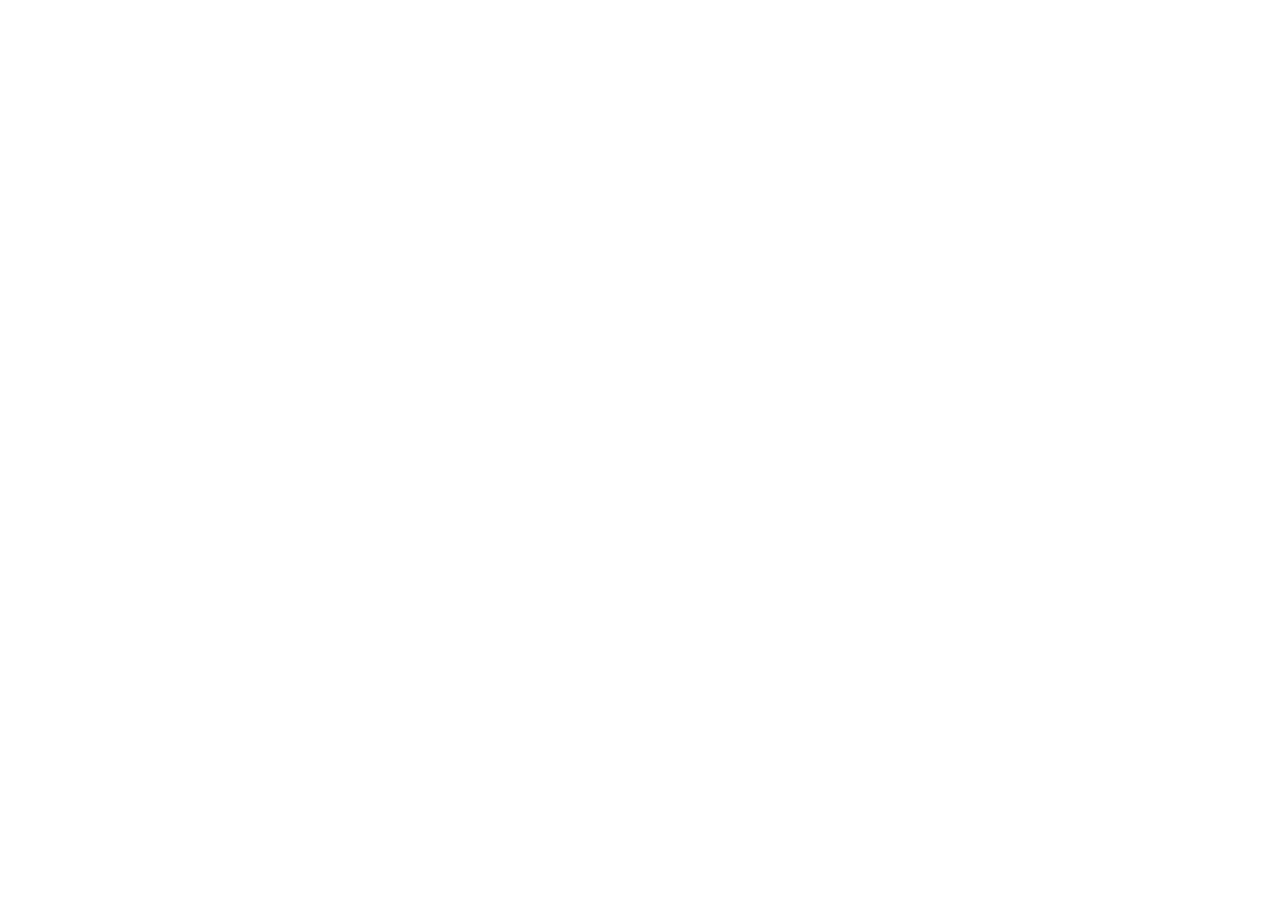
==== index.html @ 3d44ddd0 ": Init : création du dépôt, arborescence des fichiers et structure HTML de base" ====
<!DOCTYPE html>
<html lang="en">
<head>
    <meta charset="UTF-8">
    <meta name="viewport" content="width=device-width, initial-scale=1.0">
    <title>AfriTalent</title> 
    <link rel="stylesheet" href="bootstrap5/bootstrap-5.3.8-dist/bootstrap-5/css/bootstrap.css">
     <link rel="stylesheet" href="css/style.css">
    <script src="bootstrap5/bootstrap-5.3.8-dist/bootstrap-5/js/bootstrap.bundle.js"></script>
</head>
<body>
    
</body>
</html>
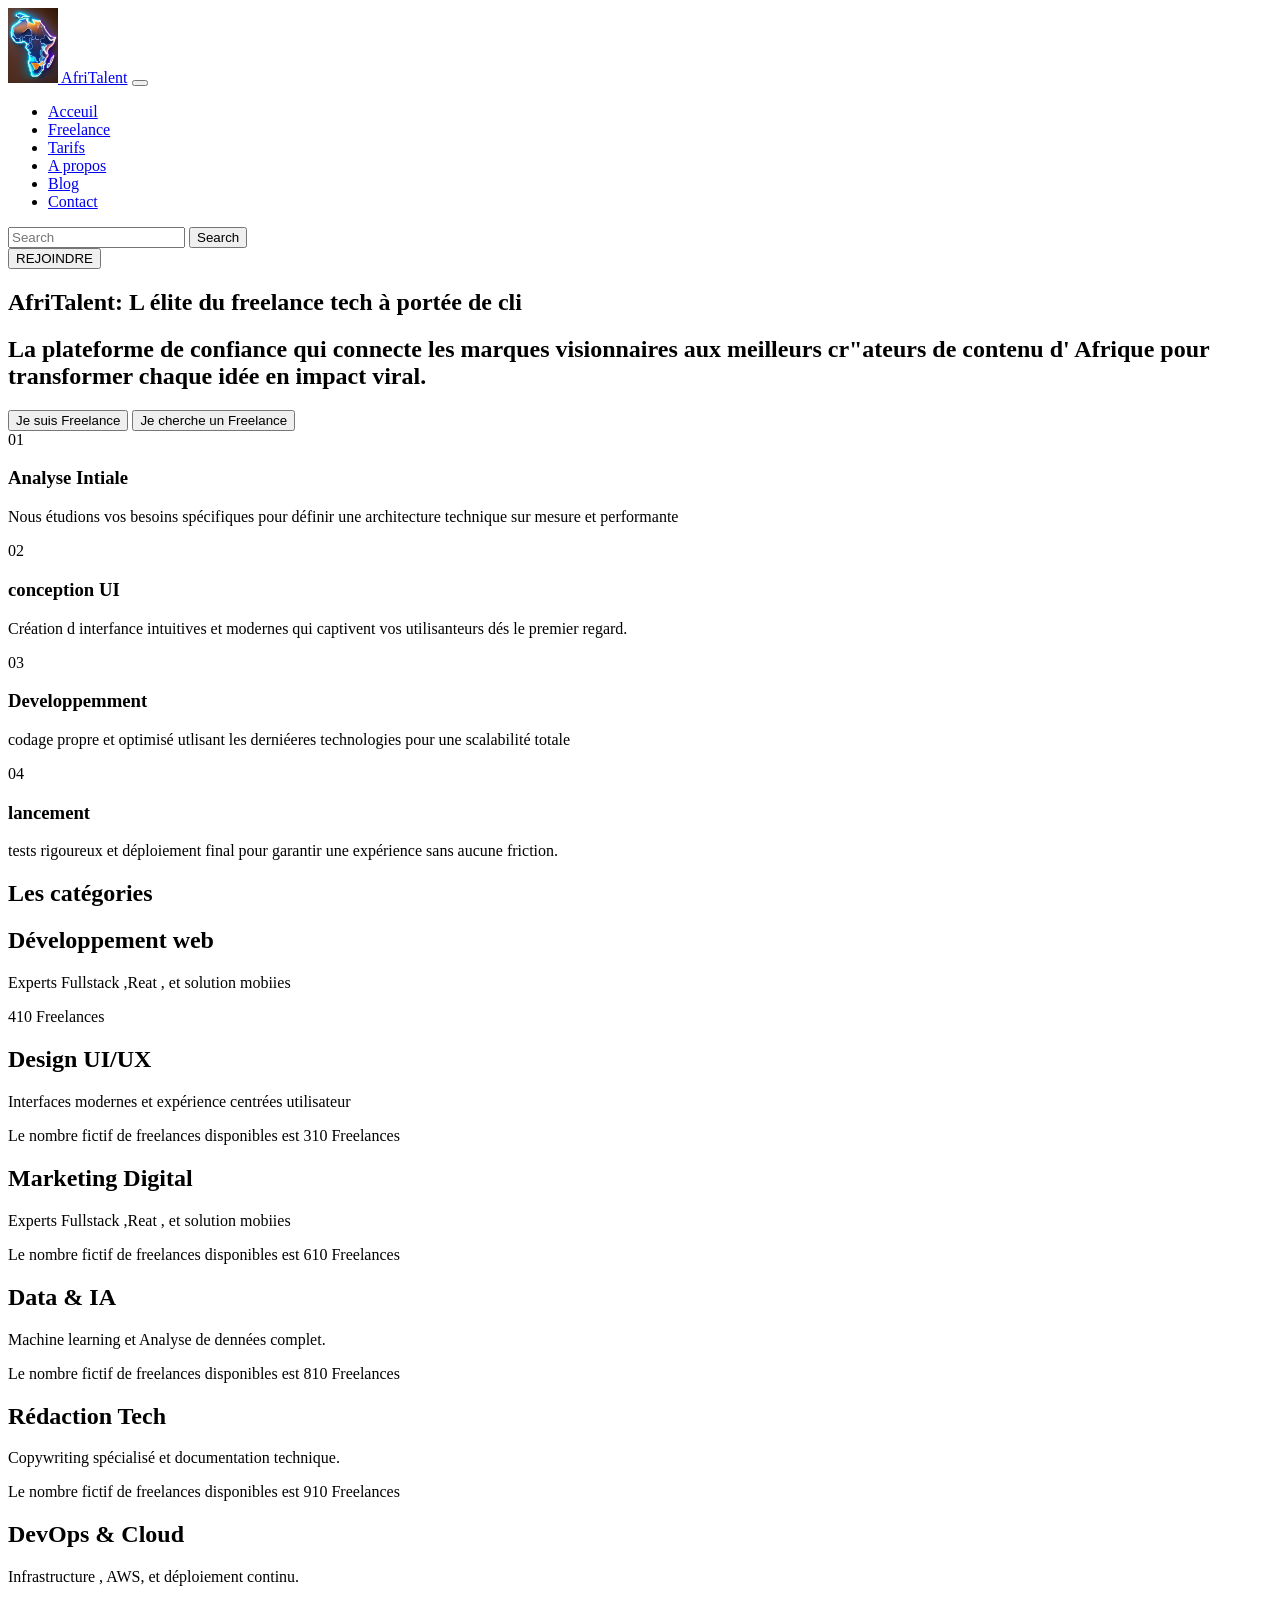
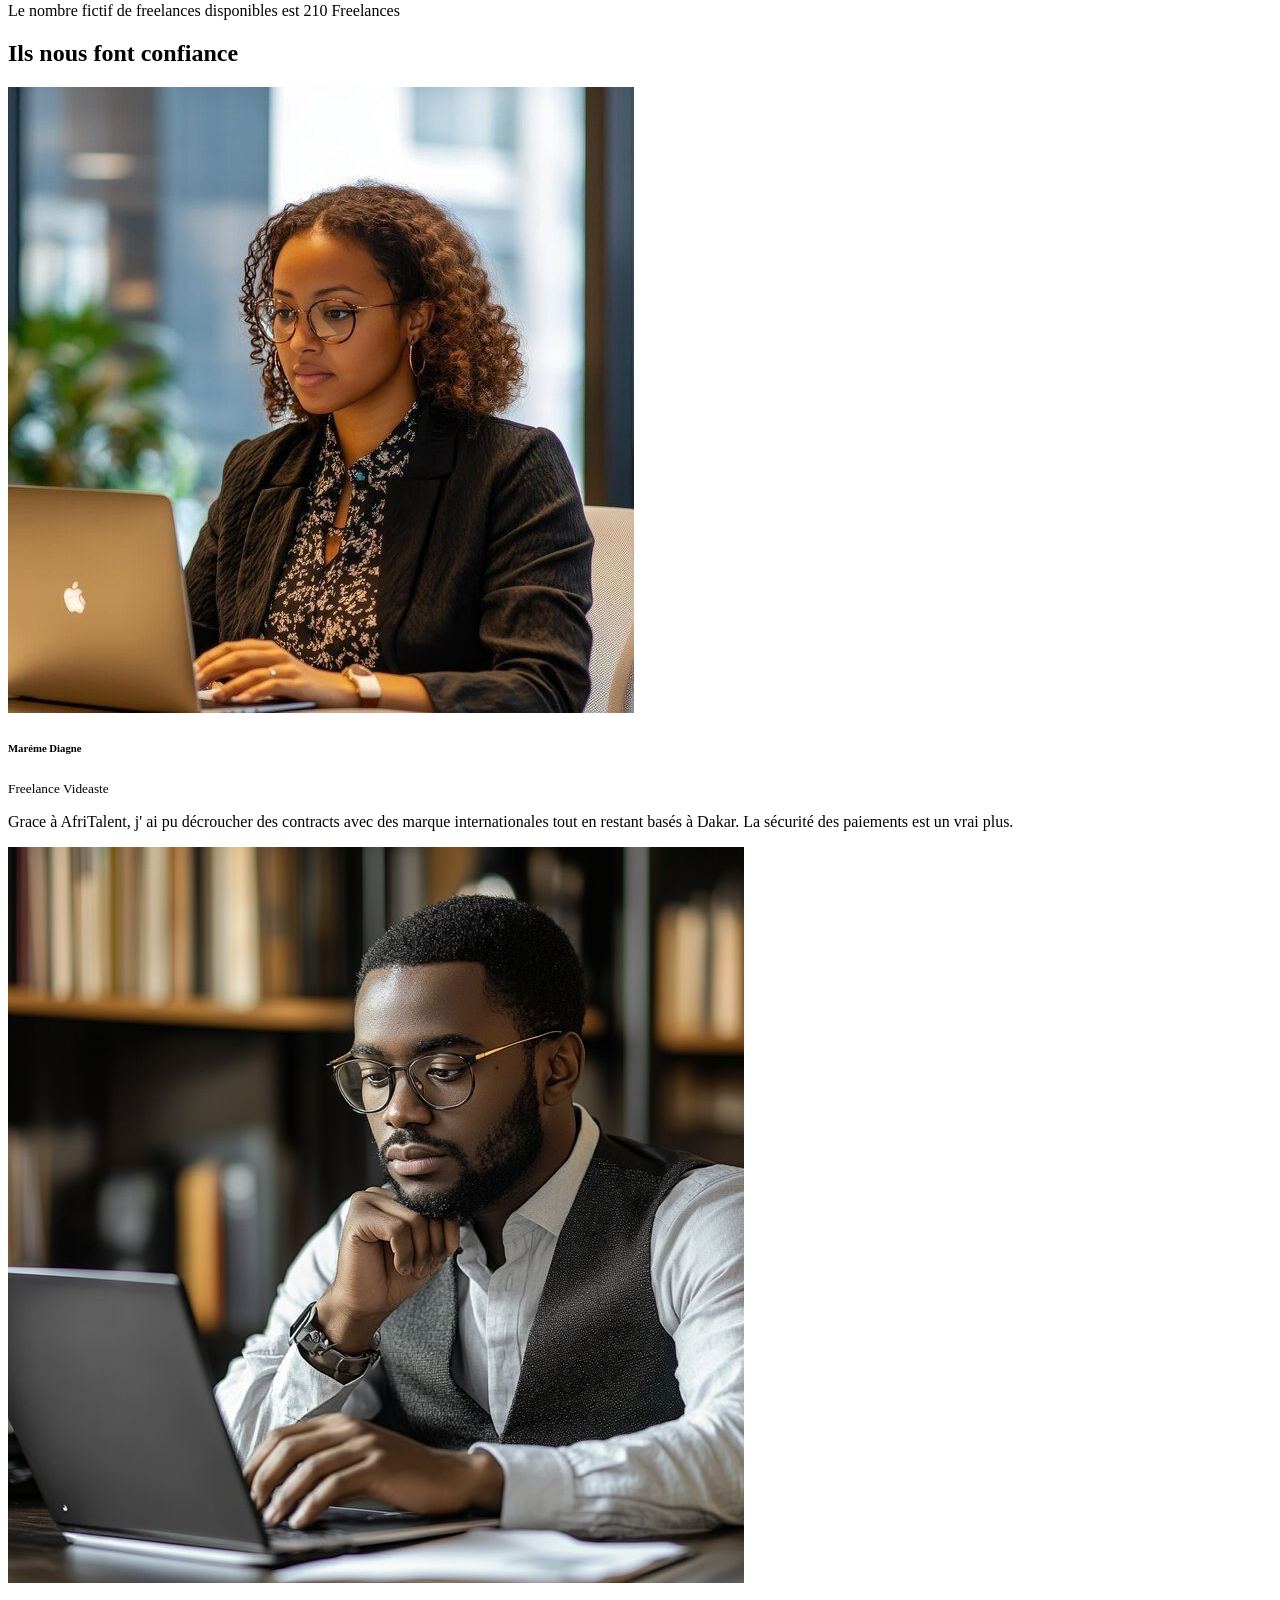
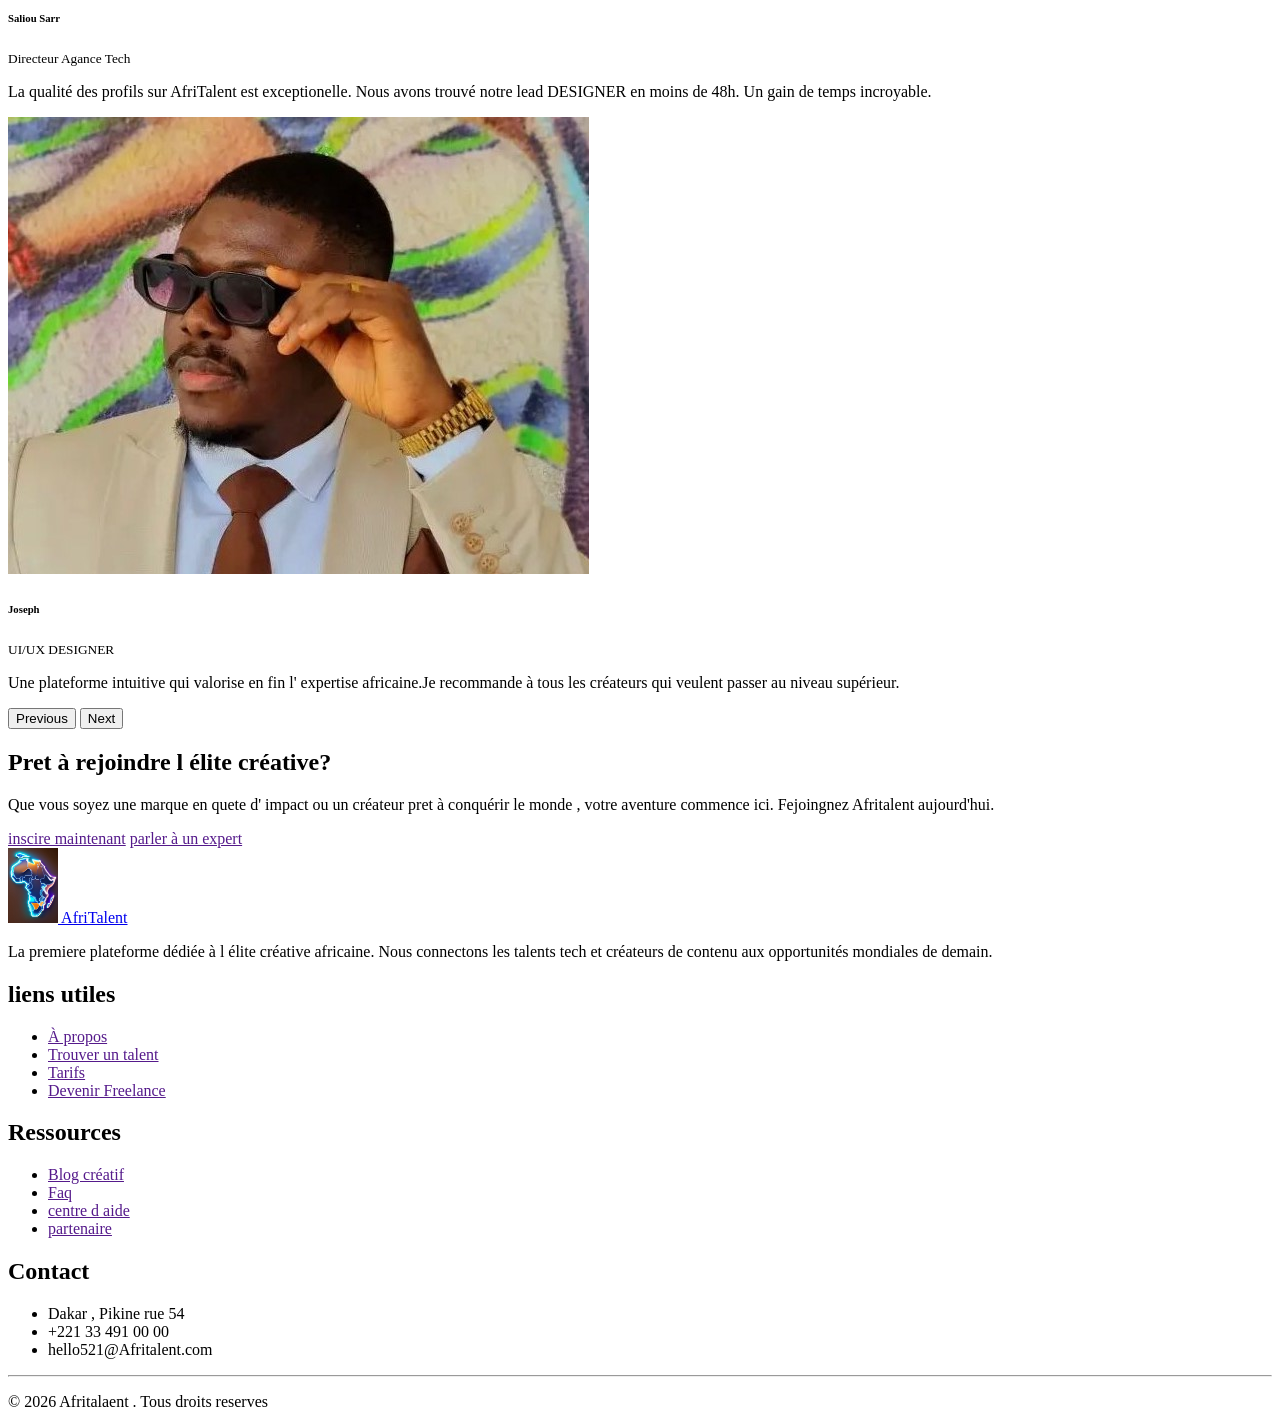
==== commit 4ac83eef: ": HTML : structure complète des 5 pages avec sections et contenu texte" ====
--- a/index.html
+++ b/index.html
@@ -9,6 +9,308 @@
     <script src="bootstrap5/bootstrap-5.3.8-dist/bootstrap-5/js/bootstrap.bundle.js"></script>
 </head>
 <body>
+    <header  class="navbar navbar-expand-lg bg-body-tertiary">
+         <div class="container-fluid">
+            <a class="navbar-brand" href="#"> <img src="image/logo1.jpg" class="navbar-brand" alt="logo1" width="50px"> AfriTalent</a>
+    <button class="navbar-toggler" type="button" data-bs-toggle="collapse" data-bs-target="#navbarNavDropdown" aria-controls="navbarNavDropdown" aria-expanded="false" aria-label="Toggle navigation">
+      <span class="navbar-toggler-icon"></span>
+    </button>
+       
+        <div class="collapse navbar-collapse" id="navbarNavDropdown" >
+      <ul class="navbar-nav">
+        <li class="nav-item">
+
+        <a  class="nav-link active" aria-current="page" href="index.html">Acceuil</a> 
+        </li> 
+        <li class="nav-item">  
+        <a class="nav-link"  href="freelances.html">Freelance</a>
+         </li>
+        <li class="nav-item">
+        <a href="tarifs.html" class="nav-link" >Tarifs</a> 
+         </li>
+        <li class="nav-item">
+       <a href="about .html" class="nav-link" >A propos</a>
+        </li>
+        <li class="nav-item">
+       <a href="#" class="nav-link" >Blog</a>
+        </li>
+     <li class="nav-item">
+    <a href="contact.html" class="nav-link dropdown-toggle">Contact</a>
+   </li>
+   </ul>
+   <form class="d-flex" role="search">
+        <input class="form-control me-2" type="search" placeholder="Search" aria-label="Search"/>
+        <button class="btn btn-outline-success" type="submit">Search</button>
+      </form>
+
+  </div>
+      <div class="d-grid gap-2 d-md-flex justify-content-md-end">
+      <button class="CTA-orange" type="button">REJOINDRE</button>
+       </div>
+
+     </div>
+  </header>  
+   <section class="hero">
+      <div class="container">
+         <div class="">
+          <!--colonne de text a gauche-->
+          <div class="hero-texte-gauche">
+      <h1 class="hero-h1">
+        <span class="text-orange">AfriTalent:</span> L élite du <span class="gradient-text">freelance tech à portée de cli</span></h1>
+      <h2 class="hero-h2">La plateforme de confiance qui connecte les marques
+         visionnaires aux meilleurs cr"ateurs de contenu 
+         d' Afrique pour transformer chaque idée en impact viral.</h2>
+         <div class="hero-btn-cta">
+          <button class="CTA-orange"> Je suis Freelance </button>
+           <button class="CTA-white" > Je cherche un Freelance</button>
+         </div>
+  </div>
+</section>
+
+         <!--comment ca marche  -->
+<section class="carte-section">
+  <div class="bento-grid">
+      <!--1-->
+      <div class="bento-carte card-1 card-large">
+    <span class="number">01</span>
+    <div class="icon">
+     <i class="bi bi-bar-chart"></i>
+    </div>
+    <h3 class="card">Analyse Intiale</h3>
+    <p class="card-p">Nous étudions vos besoins spécifiques pour définir une architecture
+      technique sur mesure et performante </p>
+  </div>
+  <!--2-->
+  <div class="bento-carte card-2 card-tall">
+   <span class="number">02</span>
+    <div class="icon"><i class="bi bi-gear-wide-connected"></i>
+</div>
+    <h3 class="card">conception UI</h3>
+    <p class="card-p"> Création  d interfance intuitives et modernes qui 
+      captivent vos utilisanteurs dés le premier regard.
+    </p>
+    </div>
+    <!--3-->
+     <div class="bento-carte card-3 card-wide">
+   <span class="number">03</span>
+    <div class="icon">
+      <i class="bi bi-shield-check"></i>
+    </div>
+    <h3 class="card">Developpemment</h3>
+      <p class="card-p"> codage propre et optimisé utlisant les derniéeres technologies
+        pour une scalabilité totale
+    </p>
+    </div>
+    <!--4-->
+     <div class="bento-carte card-4 card-small">
+   <span class="number">04</span>
+    <div class="icon">
+      <i class="bi bi-rocket-takeoff"></i>
+    </div>
+    <h3 class="card">lancement</h3>
+    <p class="card-p">tests rigoureux et déploiement final pour garantir une 
+      expérience sans aucune friction.
+    </p>
+    </div>
+</section>
+<!--catégorie de service -->
+<section class="carte-section">
+    <h2 class="police-h2">Les catégories</h2>
+  <div class="bento-grid">
+      <div class="catégories ">
+    <div class="icon"><i class="bi bi-webcam"></i></div>
+    <h2> Développement web </h2>
+      <p>Experts Fullstack ,Reat , et solution mobiies</p>
+      <div>
+        <span class="free">410 Freelances</span>
+      </div>
+      </div>
+  <div class=" catégories">
+    <div class="icon"><i class="bi bi-exclude"></i></div>
+    <h2> Design UI/UX </h2>
+      <p>Interfaces modernes et expérience centrées utilisateur</p>
+      <div>
+        <span>Le nombre fictif de freelances disponibles est 310 Freelances</span>
+      </div>
+  </div>
+  <div class="catégories">
+    <div class="icon"><i class="bi bi-graph-up-arrow"></i></div>
+    <h2> Marketing Digital </h2>
+      <p>Experts Fullstack ,Reat , et solution mobiies</p>
+      <div>
+        <span>Le nombre fictif de freelances disponibles est 610 Freelances</span>
+      </div>
+  </div>
+  <div class="catégories">
+    <div class="icon"><i class="bi bi-database-fill-lock"></i></div>
+    <h2> Data & IA </h2>
+      <p>Machine learning et Analyse de dennées complet.</p>
+      <div>
+        <span>Le nombre fictif de freelances disponibles est 810 Freelances</span>
+      </div>
+  </div>
+  <div class="catégories">
+    <div class="icon"><i class="bi bi-journal-check"></i></div>
+    <h2>  Rédaction Tech </h2>
+      <p>Copywriting spécialisé et documentation technique.</p>
+      <div>
+        <span>Le nombre fictif de freelances disponibles
+          est 910 Freelances</span>
+      </div>
+  </div>
+  <div class="catégories">
+    <div class="icon"><i class="bi bi-cloud-check-fill"></i></div>
+    <h2> DevOps & Cloud </h2>
+      <p>Infrastructure , AWS, et déploiement continu.</p>
+      <div>
+        <span>Le nombre fictif de freelances disponibles est 210 Freelances</span>
+      </div>
+  </div>
+</div>
+      </div>
+</section>
+<!--témoignages-->
+<section class="container espace"  >
+  <h2 class="police-h2">Ils nous font confiance</h2>
+ <div id="carouselExampleRide" class="carousel slide" data-bs-ride="true">
+  <div class="carousel-inner">
+    <div class="carousel-item active" wh>
+      <img src="image/MAREME.jpg" class="d-block w-100">
+       <h6 class="police-h2">Maréme Diagne</h6>
+               <SMall class="">Freelance Videaste </SMall>
+               <p>
+            Grace à AfriTalent, j' ai pu décroucher des contracts avec des marque internationales tout en restant basés à Dakar. La sécurité des paiements est un vrai plus.
+          </p>
     
+     <div class="icon">
+            <i class="bi bi-star-fill"></i><i class="bi bi-star-fill"></i><i class="bi bi-star-fill"></i><i class="bi bi-star-fill"></i><i class="bi bi-star"></i>
+    </div>
+</div>
+    <div class="carousel-item">
+      <img src="image/SALIOU.jpg" class="d-block w-100">
+      <h6 class="police-h2">Saliou Sarr</h6>
+               <SMall class="">Directeur Agance Tech </SMall>
+                <p>
+           La qualité des profils sur AfriTalent est exceptionelle. Nous avons trouvé notre lead DESIGNER en moins de 48h. Un gain de temps incroyable.
+          </p>
+        <div class="icon">
+            <i class="bi bi-star-fill"></i><i class="bi bi-star-fill"></i><i class="bi bi-star-fill"></i><i class="bi bi-star-fill"></i><i class="bi bi-star"></i>
+    </div>
+    </div>
+    <div class="carousel-item">
+      <img src="image/image-jo.jpeg" class="d-block w-100" >
+      <h6 class="police-h2" >Joseph</h6>
+               <SMall class="">UI/UX DESIGNER </SMall>
+             <p>
+           Une plateforme intuitive qui valorise en fin l' expertise africaine.Je recommande à tous les créateurs qui veulent passer au niveau supérieur.
+          </p>
+        <div class="icon">
+            <i class="bi bi-star-fill"></i><i class="bi bi-star-fill"></i><i class="bi bi-star-fill"></i><i class="bi bi-star-fill"></i><i class="bi bi-star"></i>
+    </div>
+    </div>
+    
+  </div>
+  <button class="carousel-control-prev" type="button" data-bs-target="#carouselExampleRide" data-bs-slide="prev">
+    <span class="carousel-control-prev-icon" aria-hidden="true"></span>
+    <span class="visually-hidden">Previous</span>
+  </button>
+  <button class="carousel-control-next" type="button" data-bs-target="#carouselExampleRide" data-bs-slide="next">
+    <span class="carousel-control-next-icon" aria-hidden="true"></span>
+    <span class="visually-hidden">Next</span>
+  </button>
+</div>
+</section>
+  <!--appel a l action -->
+  <section>
+    <div class="">
+      <div class="">
+
+      </div>
+    </div>
+  </section>
+  <!--action-->
+  <section class="cta">
+      <div class="">
+        <div class="">
+          <!--overlay pour la lisibilité-->
+          <div class=""></div>
+          <div class="">
+            <h2 class="titre">Pret à rejoindre l élite créative?</h2>
+            <p>Que vous soyez une marque en quete d' impact ou un créateur pret à conquérir le monde , votre aventure commence ici.
+              Fejoingnez Afritalent aujourd'hui.
+            </p>
+            <div class="cta">
+              <a href="" class="CTA-orange" type="button">inscire maintenant</a>
+              <a href="" class="" type="button">parler à un expert </a>
+            </div>
+          </div>
+        </div>
+    </div>
+  </section>
+    <footer class="footer">
+      <div class="container">
+        <div class="row">
+          <!--clonne 1: AfriTalent -->
+          <div class="col-6  ">
+            <a class="navbar-brand" href="#"> <img src="image/logo1.jpg" class="navbar-brand" alt="logo1" width="50px"> AfriTalent</a>
+            <p class="">La premiere plateforme dédiée à l élite créative africaine.  Nous connectons les talents tech et créateurs de contenu aux opportunités mondiales de demain.
+            </p>
+            <div class="icon">
+              <a href="">  <i class="bi bi-instagram"></i>    </a>
+              <a href=""><i class="bi bi-linkedin"></i></a>
+              <a href=""> <i class="bi bi-tiktok"></i></a>
+              <a href=""> <i class="bi bi-snapchat"></i></a>
+            </div>
+          </div>
+            <!--liens utiles-->
+            <div >
+              <h2 class="CT-h2">liens utiles</h2>
+              <div class="">
+              <ul class="">
+             <li><a href="" class=""> À propos</a></li>
+             <li> <a href="" class="">Trouver un talent </a></li>
+              <li><a href="" class=""> Tarifs</a></li>
+             <li><a href="" class="">Devenir Freelance</a></li>
+              </ul>
+              </div>
+            </div>
+            <!--colonne3 :ressources-->
+            <div>
+              <h2 class="CT-h2">Ressources</h2>
+              <ul>
+                <li class=""><a href="" class="">Blog créatif</a></li>
+                <li class=""><a href="" class="">Faq</a>
+                </li>
+                <li class=""><a href="" class="">centre d aide </a></li>
+                <li class=""><a href="" class="">partenaire</a></li>
+              </ul>
+            </div>
+            <!--colonne : Contact -->
+            <div >
+              <h2 class="CT-h2" >Contact
+
+              </h2>
+                <ul>
+                    <li>
+                             <i class="bi bi-geo-alt-fill"></i>
+                                 Dakar , Pikine rue 54
+                    </li>     
+                    <li>
+                          <i class="bi bi-telephone-fill"></i>+221 33 491 00 00 
+                    </li>
+                    <li>
+                            <i class="bi bi-envelope"></i>hello521@Afritalent.com
+                    </li>       
+                </ul>      
+             </div>
+            </div>
+          <hr>
+          <div class="centre">
+           <p>&copy; 2026 Afritalaent . Tous droits reserves</p>
+          </div>
+        </div>
+    </footer>
+</body>
+</html>
 </body>
 </html>
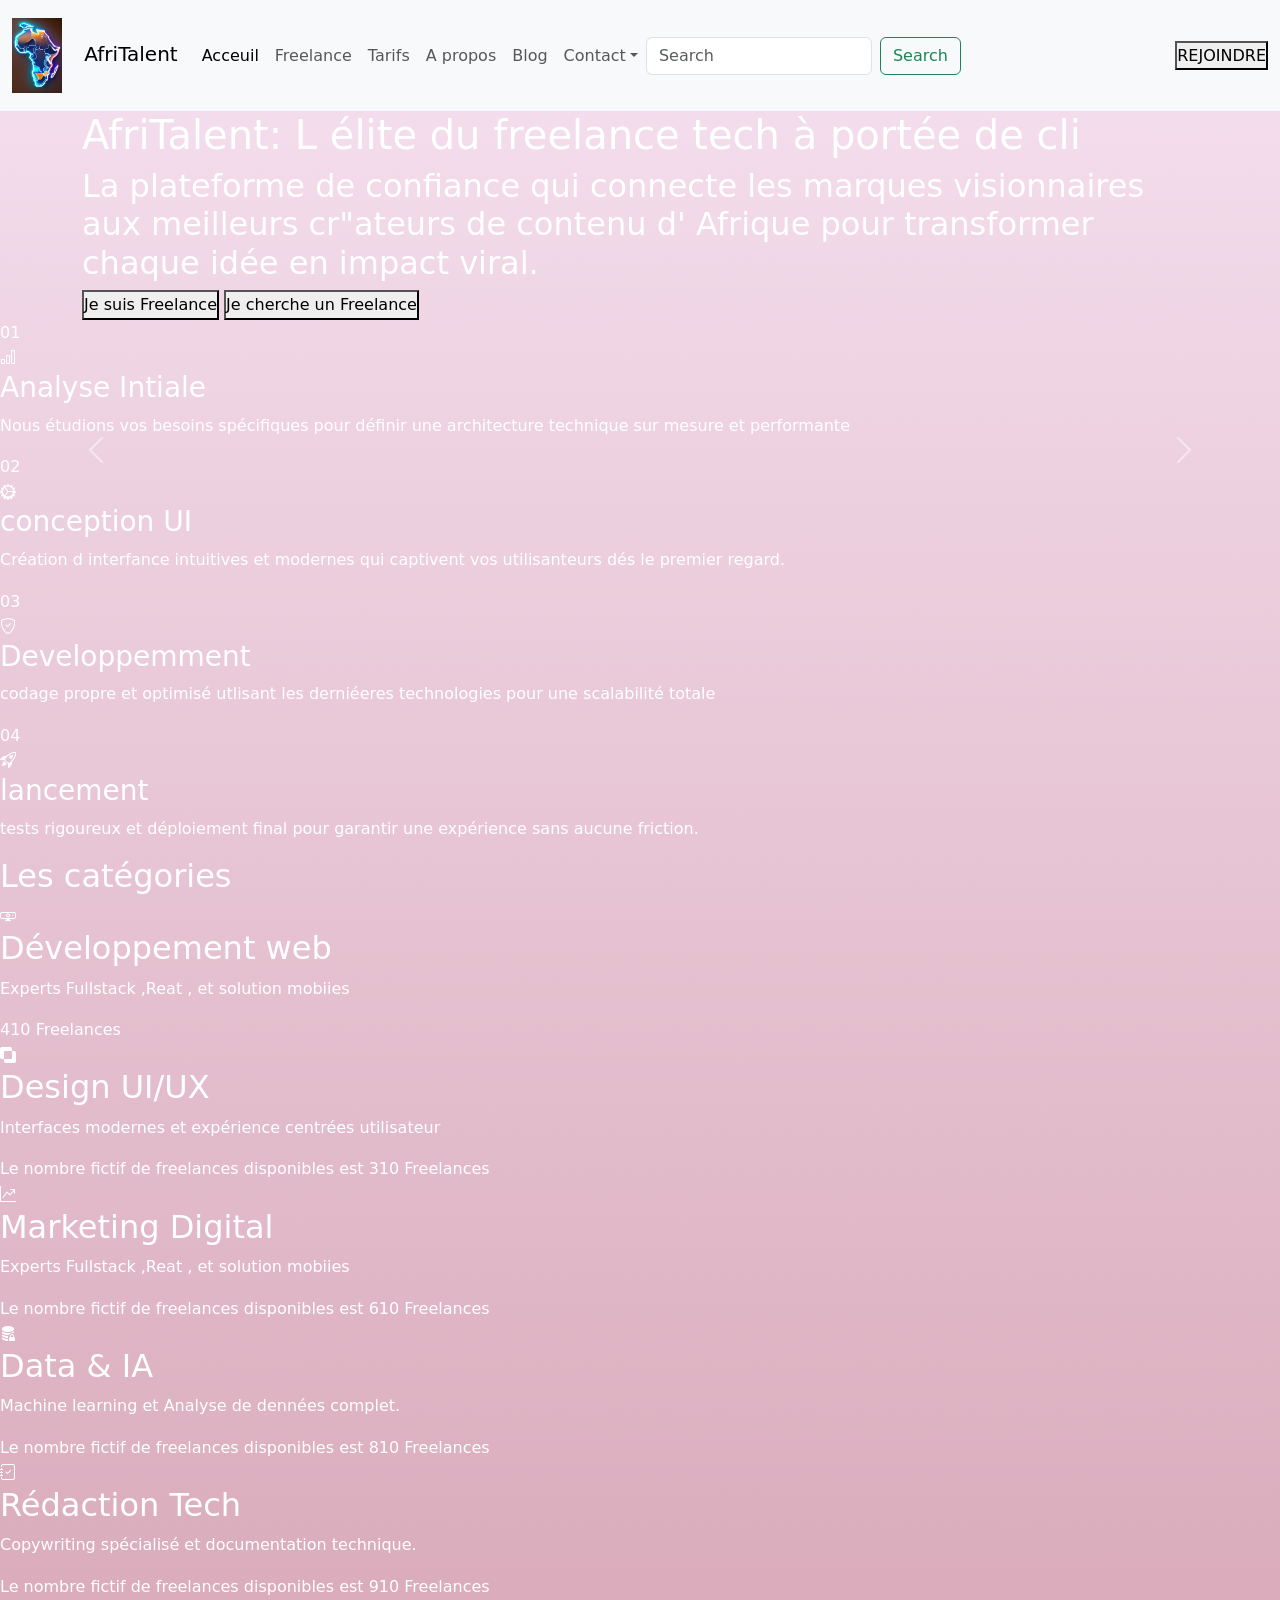
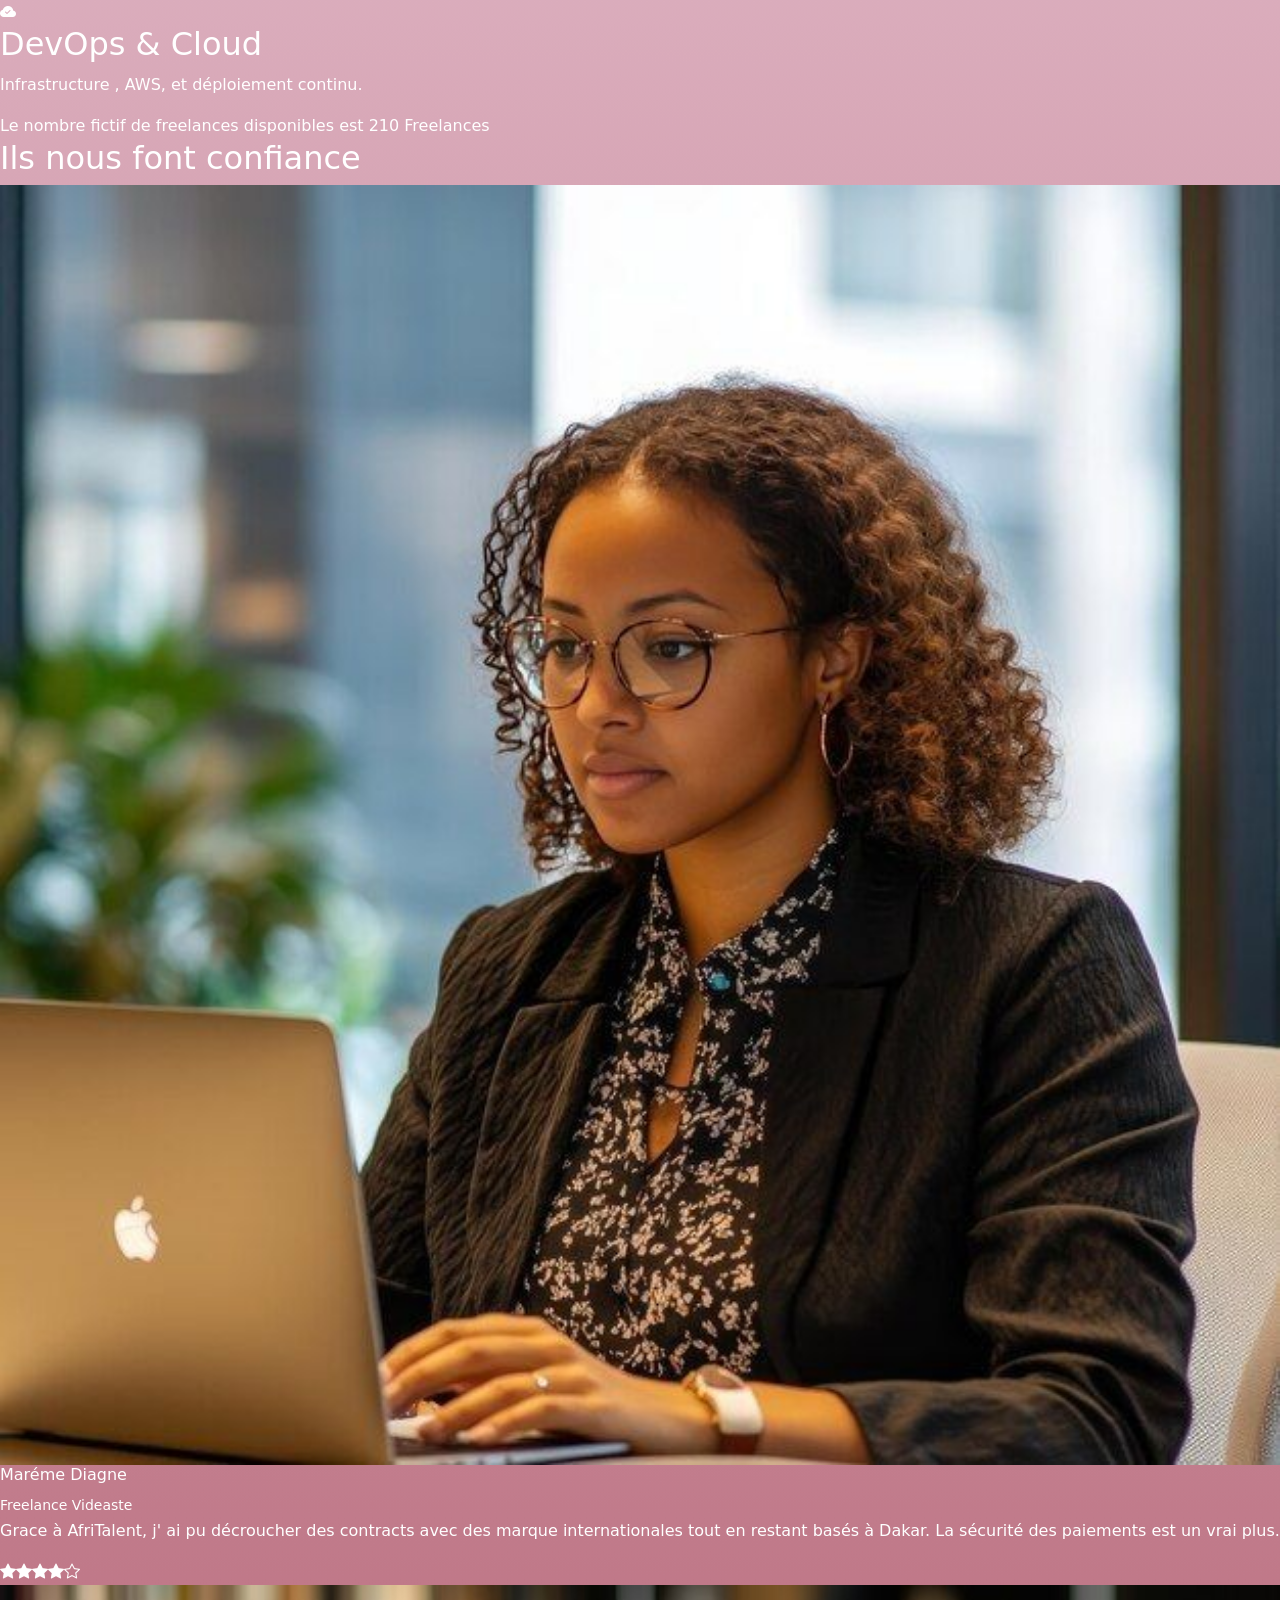
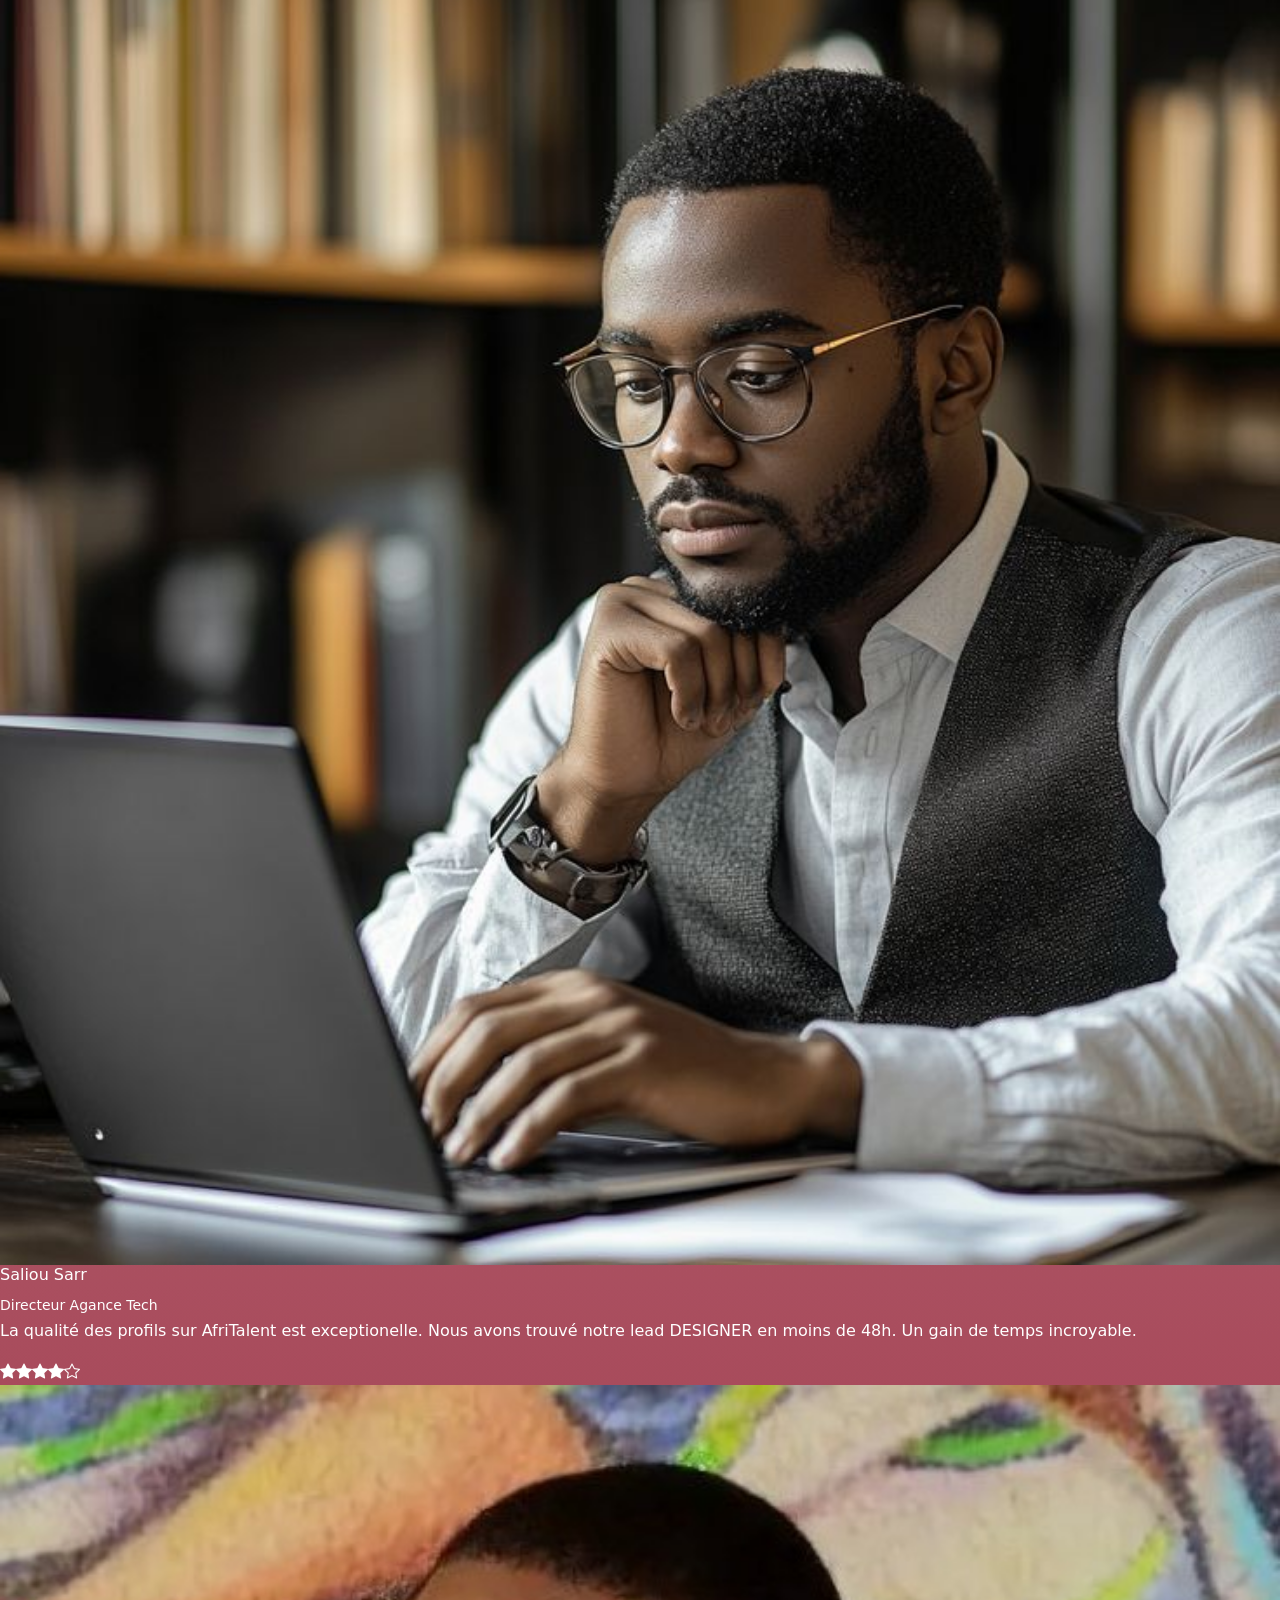
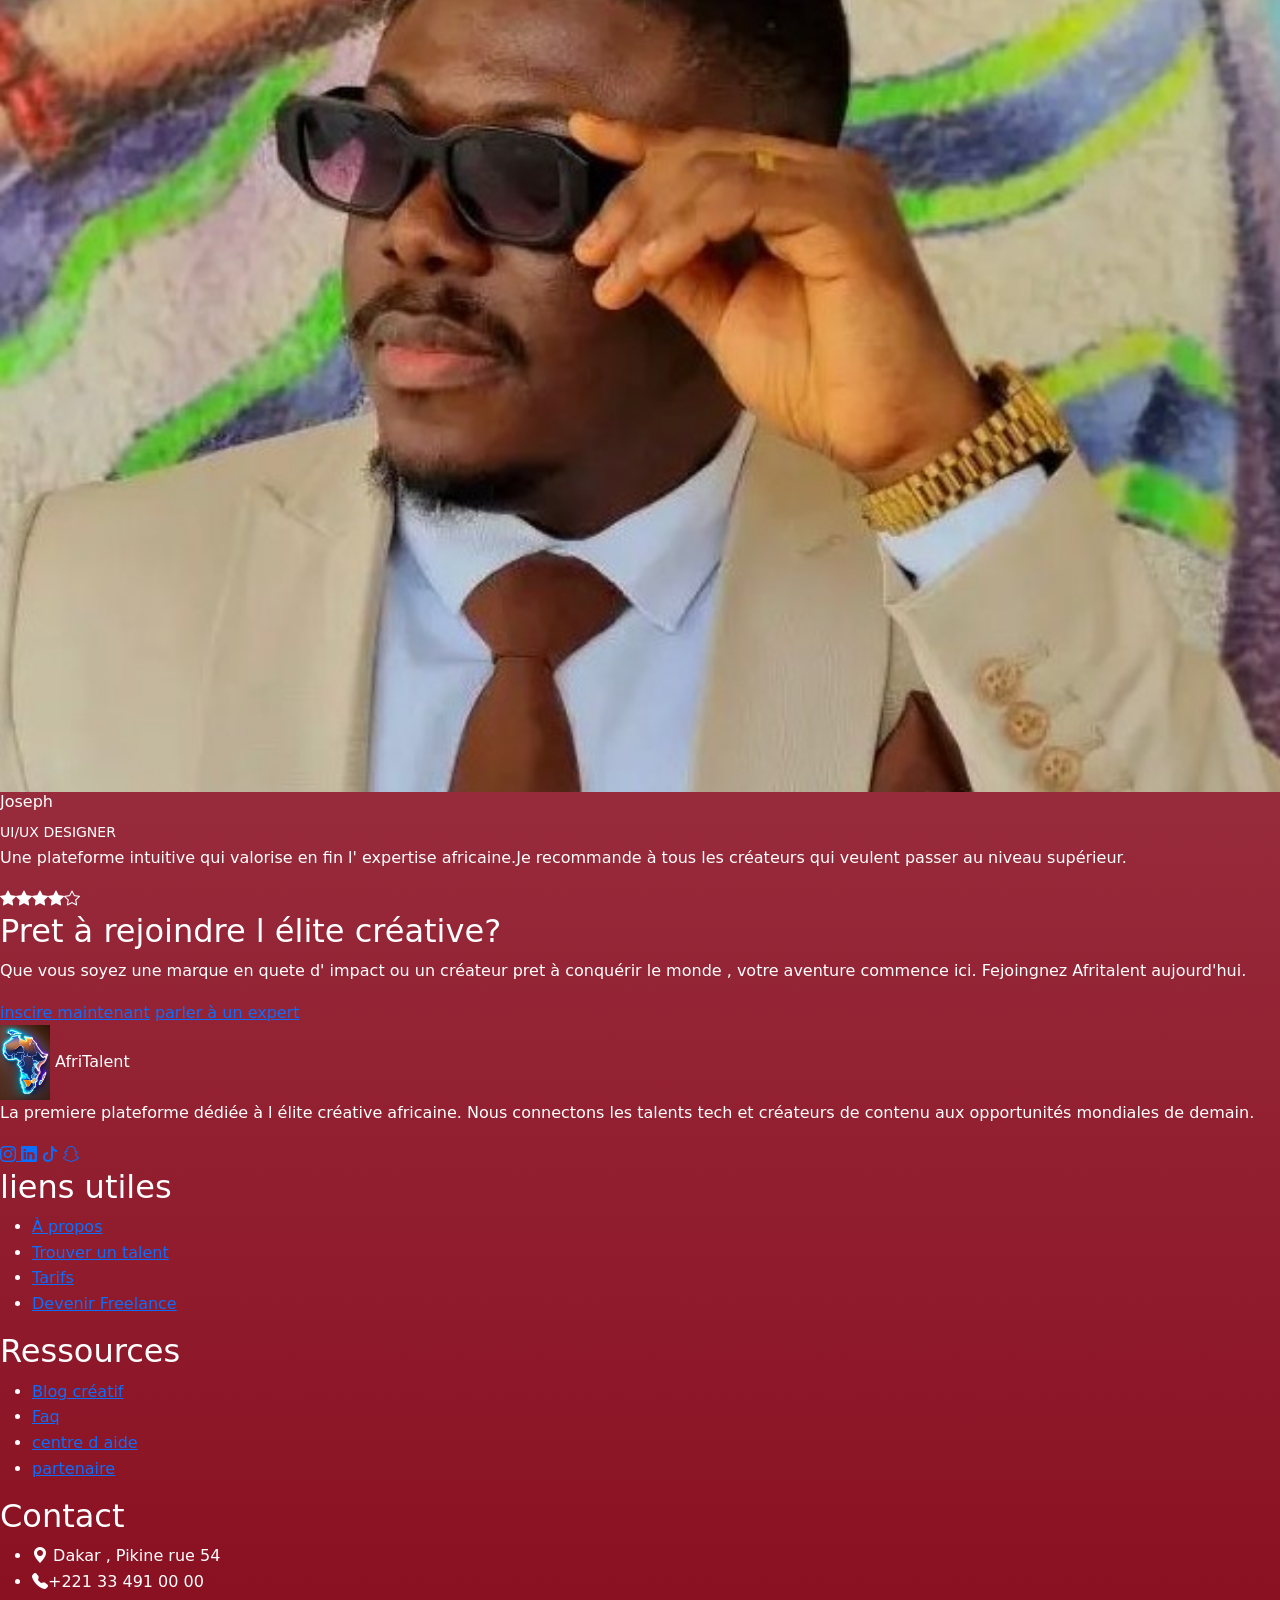
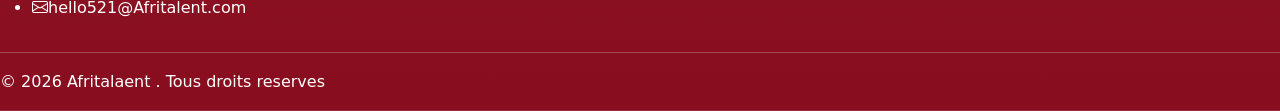
==== commit 1b405048: "CSS : variables, typographie, layout général et styles de base" ====
--- a/index.html
+++ b/index.html
@@ -68,15 +68,15 @@
 </section>
 
          <!--comment ca marche  -->
-<section class="carte-section">
-  <div class="bento-grid">
+<section class="">
+  <div class="">
       <!--1-->
       <div class="bento-carte card-1 card-large">
     <span class="number">01</span>
     <div class="icon">
      <i class="bi bi-bar-chart"></i>
     </div>
-    <h3 class="card">Analyse Intiale</h3>
+    <h3 class="">Analyse Intiale</h3>
     <p class="card-p">Nous étudions vos besoins spécifiques pour définir une architecture
       technique sur mesure et performante </p>
   </div>
@@ -85,7 +85,7 @@
    <span class="number">02</span>
     <div class="icon"><i class="bi bi-gear-wide-connected"></i>
 </div>
-    <h3 class="card">conception UI</h3>
+    <h3 class="">conception UI</h3>
     <p class="card-p"> Création  d interfance intuitives et modernes qui 
       captivent vos utilisanteurs dés le premier regard.
     </p>
@@ -96,7 +96,7 @@
     <div class="icon">
       <i class="bi bi-shield-check"></i>
     </div>
-    <h3 class="card">Developpemment</h3>
+    <h3 class="">Developpemment</h3>
       <p class="card-p"> codage propre et optimisé utlisant les derniéeres technologies
         pour une scalabilité totale
     </p>
@@ -107,7 +107,7 @@
     <div class="icon">
       <i class="bi bi-rocket-takeoff"></i>
     </div>
-    <h3 class="card">lancement</h3>
+    <h3 class="">lancement</h3>
     <p class="card-p">tests rigoureux et déploiement final pour garantir une 
       expérience sans aucune friction.
     </p>
@@ -170,11 +170,11 @@
       </div>
 </section>
 <!--témoignages-->
-<section class="container espace"  >
-  <h2 class="police-h2">Ils nous font confiance</h2>
- <div id="carouselExampleRide" class="carousel slide" data-bs-ride="true">
-  <div class="carousel-inner">
-    <div class="carousel-item active" wh>
+<section class=""  >
+  <h2 class="">Ils nous font confiance</h2>
+ <div >
+  <div class="">
+    <div  >
       <img src="image/MAREME.jpg" class="d-block w-100">
        <h6 class="police-h2">Maréme Diagne</h6>
                <SMall class="">Freelance Videaste </SMall>
@@ -186,7 +186,7 @@
             <i class="bi bi-star-fill"></i><i class="bi bi-star-fill"></i><i class="bi bi-star-fill"></i><i class="bi bi-star-fill"></i><i class="bi bi-star"></i>
     </div>
 </div>
-    <div class="carousel-item">
+    <div class="">
       <img src="image/SALIOU.jpg" class="d-block w-100">
       <h6 class="police-h2">Saliou Sarr</h6>
                <SMall class="">Directeur Agance Tech </SMall>
@@ -197,7 +197,7 @@
             <i class="bi bi-star-fill"></i><i class="bi bi-star-fill"></i><i class="bi bi-star-fill"></i><i class="bi bi-star-fill"></i><i class="bi bi-star"></i>
     </div>
     </div>
-    <div class="carousel-item">
+    <div class="">
       <img src="image/image-jo.jpeg" class="d-block w-100" >
       <h6 class="police-h2" >Joseph</h6>
                <SMall class="">UI/UX DESIGNER </SMall>
@@ -248,10 +248,10 @@
     </div>
   </section>
     <footer class="footer">
-      <div class="container">
+      <div class="">
         <div class="row">
           <!--clonne 1: AfriTalent -->
-          <div class="col-6  ">
+          <div class="  ">
             <a class="navbar-brand" href="#"> <img src="image/logo1.jpg" class="navbar-brand" alt="logo1" width="50px"> AfriTalent</a>
             <p class="">La premiere plateforme dédiée à l élite créative africaine.  Nous connectons les talents tech et créateurs de contenu aux opportunités mondiales de demain.
             </p>
--- a/css/style.css
+++ b/css/style.css
@@ -0,0 +1,37 @@
+@import url('https://fonts.googleapis.com/css2?family=Noto+Sans+Chakma&display=swap');
+ @import url('https://fonts.googleapis.com/css2?family=Roboto:ital,wght@0,100..900;1,100..900&display=swap');
+@import url('https://fonts.googleapis.com/css2?family=Big+Shoulders:opsz,wght@10..72,100..900&display=swap');
+@import url("https://cdn.jsdelivr.net/npm/bootstrap-icons@1.13.1/font/bootstrap-icons.min.css");
+
+ :root{
+     --couleur4:#;
+    --couleur3:#880d1e;
+    --couleur2:#cbeef3;
+    --couleur:#f26a8d;
+    --couleur-cat-back:#dd2d4a  ;
+    --couleur-cat:#000000 ;
+    --font-family-h1:'anton',sens-serif;
+    --font-family-h2:'inter',sens-serif;
+    --font-size-h1:clamp(2.5rem ,6vw , 4.5rem);
+    --font-size-h2:1.25rem;
+    --cta-padding-start: 12px 30px;
+    --cta-border:2px solid #fff;
+    --cta-border-raduis:8px;
+    --color:#fff;
+    --moz-background:#f5e0ef ;
+    --gap:1.5rem ;
+    --border:1px solid #e2e8f0s ;
+    --padding:2rem ;
+    --magin-bottom: 1rem ;
+    --op:1 ;
+}
+*{
+    margin: 0;
+    padding: 0;
+    text-decoration: none;
+}
+body{
+    color: var(--color);
+    line-height: 1.6;
+    background: linear-gradient(to bottom ,var(--moz-background),var(--couleur3));
+}
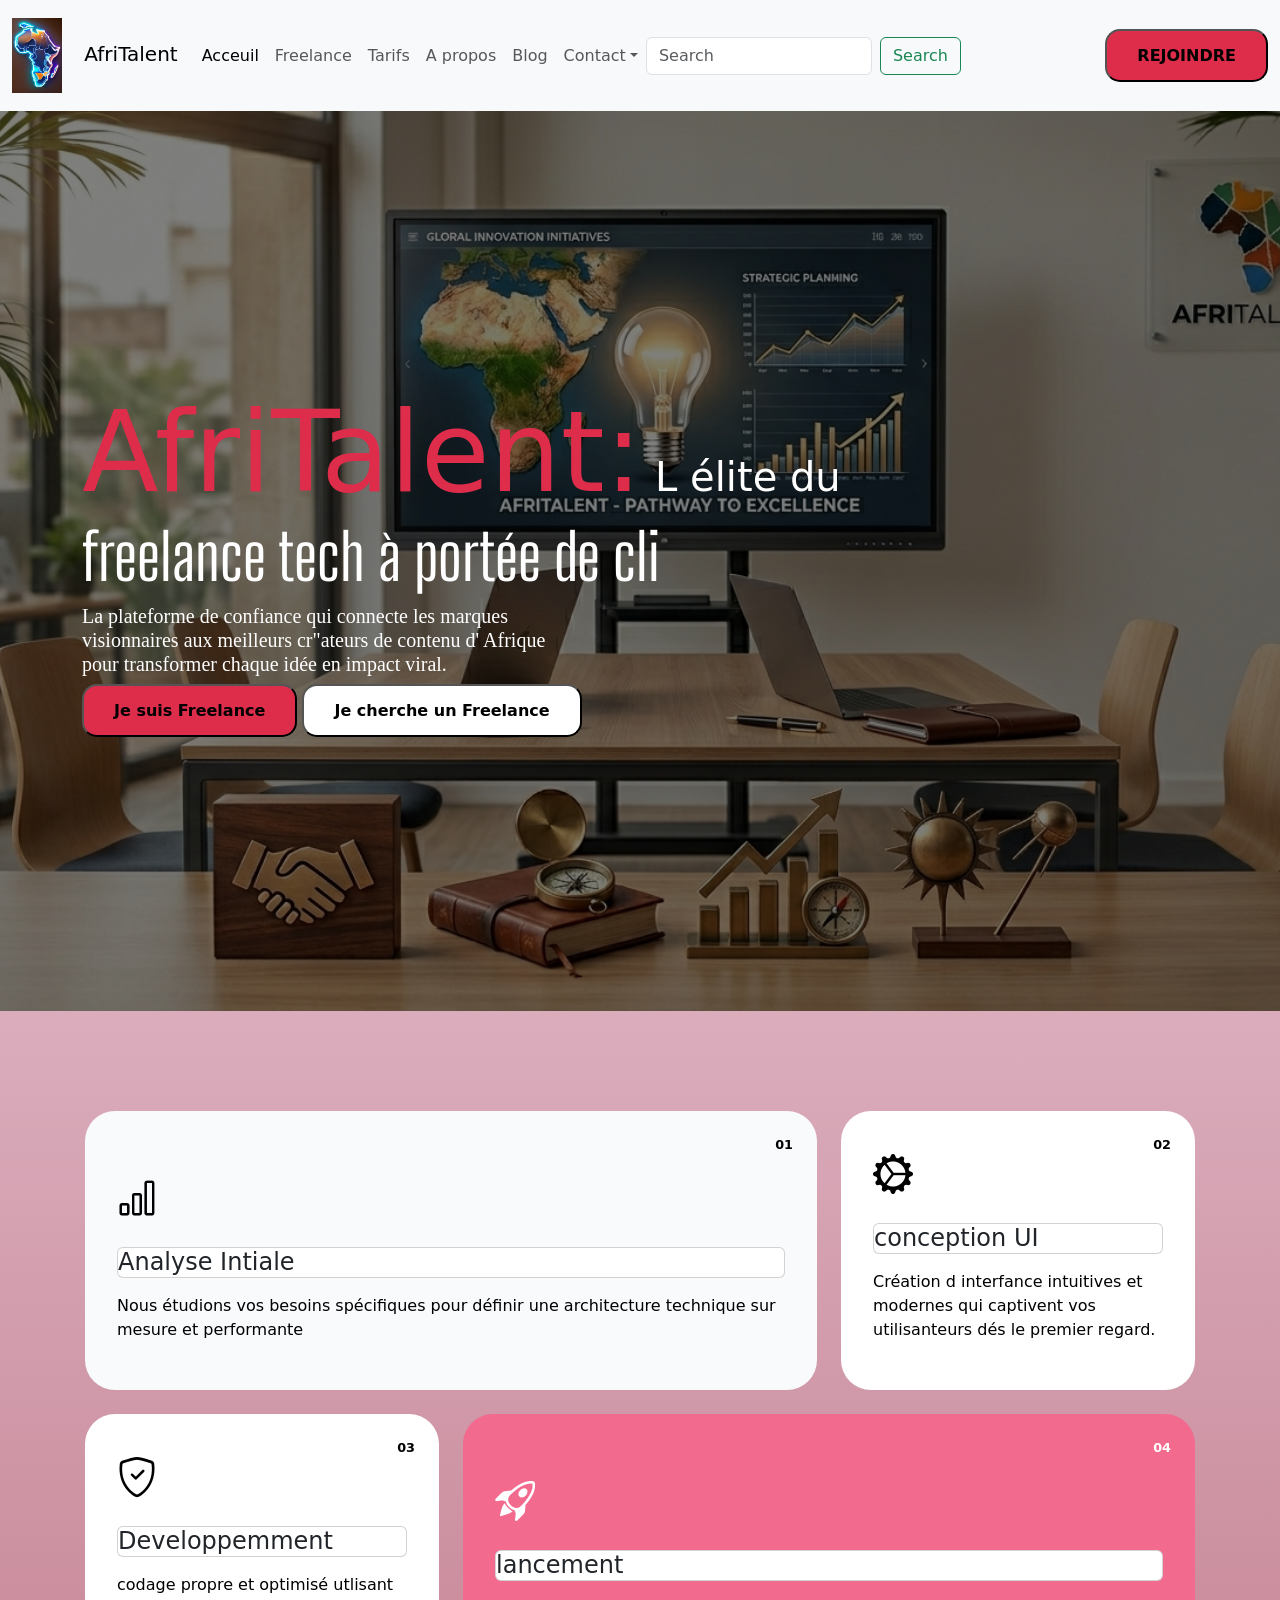
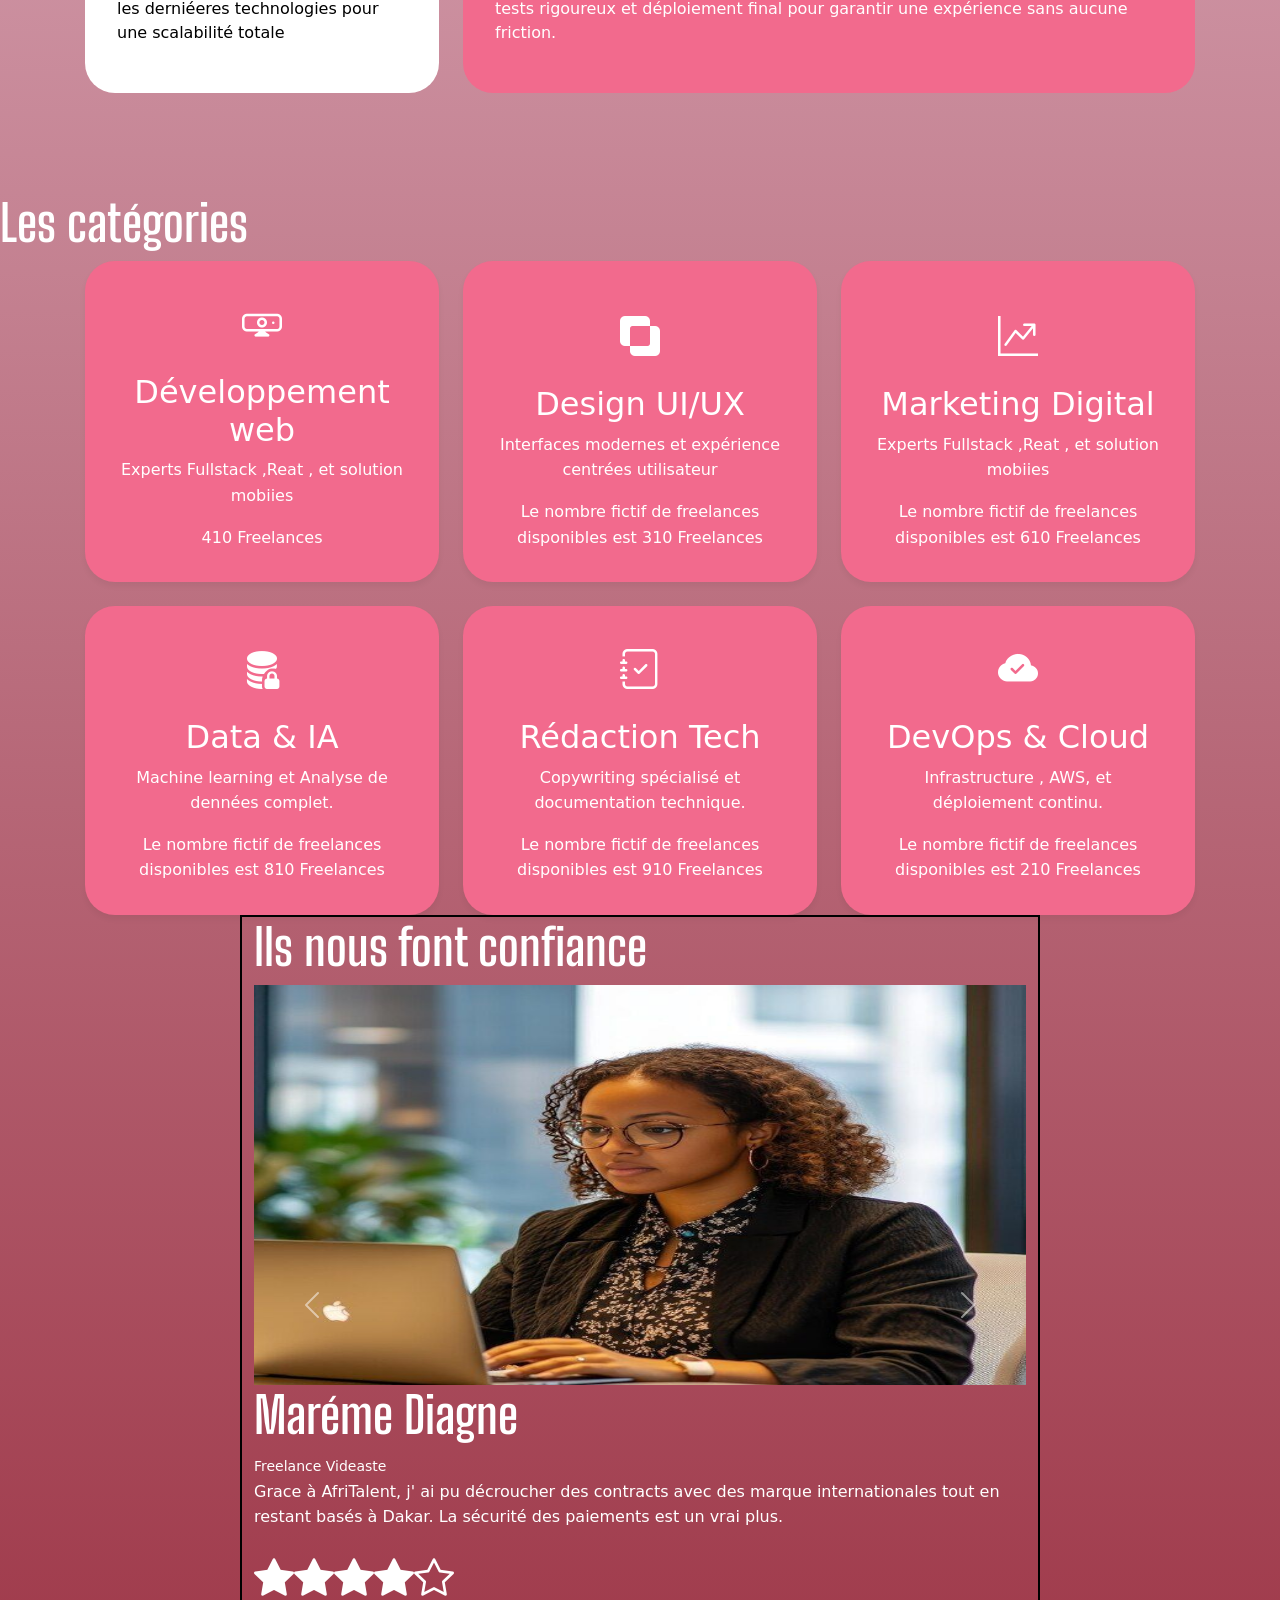
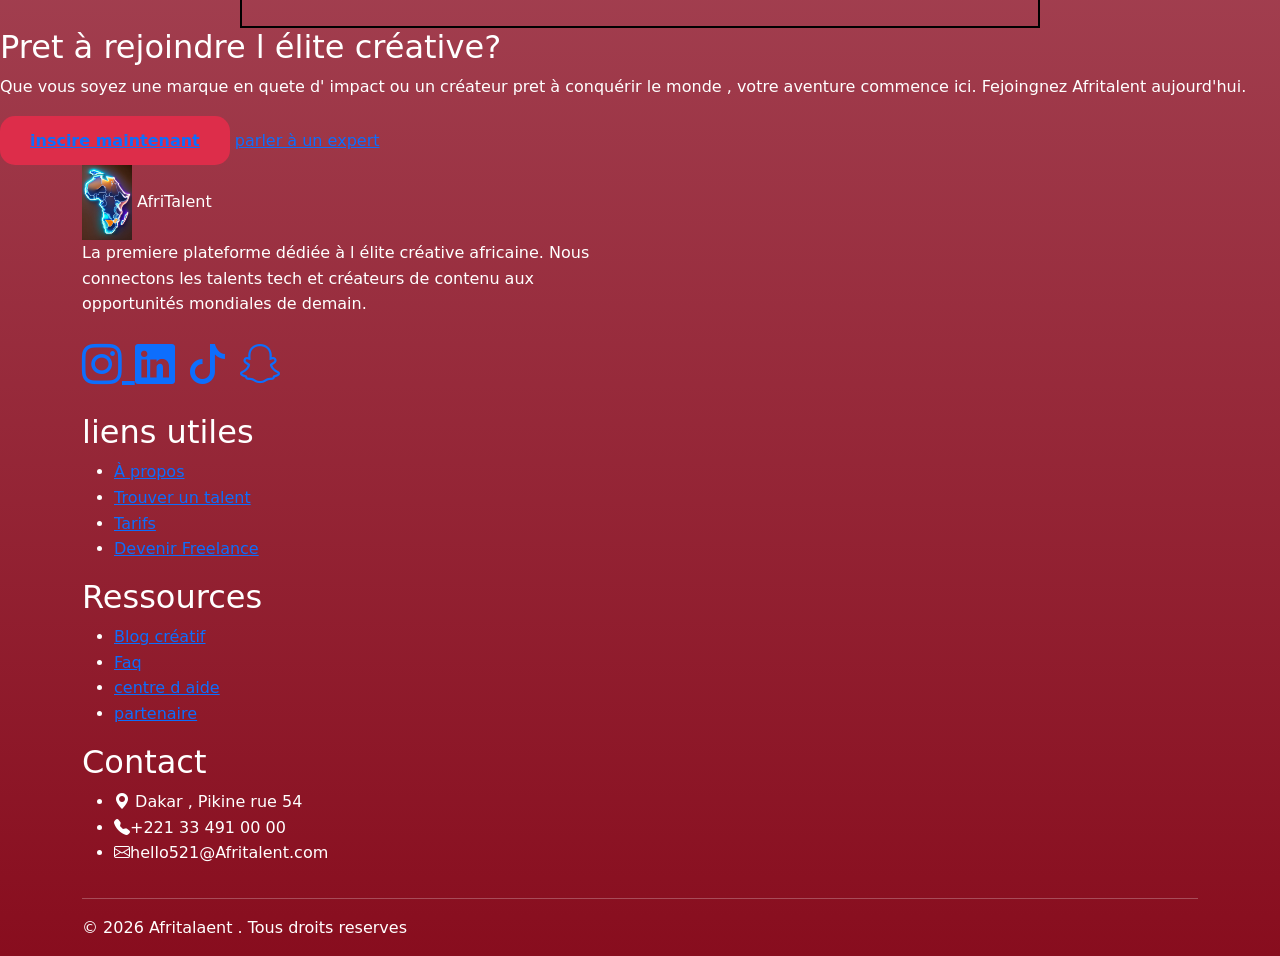
==== commit 2306d7d0: ": CSS : Bento Grid, sections hero et catégories, effets hover" ====
--- a/index.html
+++ b/index.html
@@ -3,12 +3,13 @@
 <head>
     <meta charset="UTF-8">
     <meta name="viewport" content="width=device-width, initial-scale=1.0">
-    <title>AfriTalent</title> 
-    <link rel="stylesheet" href="bootstrap5/bootstrap-5.3.8-dist/bootstrap-5/css/bootstrap.css">
-     <link rel="stylesheet" href="css/style.css">
-    <script src="bootstrap5/bootstrap-5.3.8-dist/bootstrap-5/js/bootstrap.bundle.js"></script>
+    <title>AfriTalent</title>
+      <link rel="stylesheet" href="bootstrap5/bootstrap-5.3.8-dist/bootstrap-5/css/bootstrap.css">
+       <link rel="stylesheet" href="css/style.css">
+       <script src="bootstrap5/bootstrap-5.3.8-dist/bootstrap-5/js/bootstrap.bundle.js"></script>
 </head>
 <body>
+
     <header  class="navbar navbar-expand-lg bg-body-tertiary">
          <div class="container-fluid">
             <a class="navbar-brand" href="#"> <img src="image/logo1.jpg" class="navbar-brand" alt="logo1" width="50px"> AfriTalent</a>
@@ -29,7 +30,7 @@
         <a href="tarifs.html" class="nav-link" >Tarifs</a> 
          </li>
         <li class="nav-item">
-       <a href="about .html" class="nav-link" >A propos</a>
+       <a href="about.html" class="nav-link" >A propos</a>
         </li>
         <li class="nav-item">
        <a href="#" class="nav-link" >Blog</a>
@@ -50,7 +51,7 @@
 
      </div>
   </header>  
-   <section class="hero">
+    <section class="hero">
       <div class="container">
          <div class="">
           <!--colonne de text a gauche-->
@@ -68,15 +69,15 @@
 </section>
 
          <!--comment ca marche  -->
-<section class="">
-  <div class="">
+<section class="carte-section">
+  <div class="bento-grid">
       <!--1-->
       <div class="bento-carte card-1 card-large">
     <span class="number">01</span>
     <div class="icon">
      <i class="bi bi-bar-chart"></i>
     </div>
-    <h3 class="">Analyse Intiale</h3>
+    <h3 class="card">Analyse Intiale</h3>
     <p class="card-p">Nous étudions vos besoins spécifiques pour définir une architecture
       technique sur mesure et performante </p>
   </div>
@@ -85,7 +86,7 @@
    <span class="number">02</span>
     <div class="icon"><i class="bi bi-gear-wide-connected"></i>
 </div>
-    <h3 class="">conception UI</h3>
+    <h3 class="card">conception UI</h3>
     <p class="card-p"> Création  d interfance intuitives et modernes qui 
       captivent vos utilisanteurs dés le premier regard.
     </p>
@@ -96,7 +97,7 @@
     <div class="icon">
       <i class="bi bi-shield-check"></i>
     </div>
-    <h3 class="">Developpemment</h3>
+    <h3 class="card">Developpemment</h3>
       <p class="card-p"> codage propre et optimisé utlisant les derniéeres technologies
         pour une scalabilité totale
     </p>
@@ -107,7 +108,7 @@
     <div class="icon">
       <i class="bi bi-rocket-takeoff"></i>
     </div>
-    <h3 class="">lancement</h3>
+    <h3 class="card">lancement</h3>
     <p class="card-p">tests rigoureux et déploiement final pour garantir une 
       expérience sans aucune friction.
     </p>
@@ -170,11 +171,11 @@
       </div>
 </section>
 <!--témoignages-->
-<section class=""  >
-  <h2 class="">Ils nous font confiance</h2>
- <div >
-  <div class="">
-    <div  >
+<section class="container espace"  >
+  <h2 class="police-h2">Ils nous font confiance</h2>
+ <div id="carouselExampleRide" class="carousel slide" data-bs-ride="true">
+  <div class="carousel-inner">
+    <div class="carousel-item active" wh>
       <img src="image/MAREME.jpg" class="d-block w-100">
        <h6 class="police-h2">Maréme Diagne</h6>
                <SMall class="">Freelance Videaste </SMall>
@@ -186,7 +187,7 @@
             <i class="bi bi-star-fill"></i><i class="bi bi-star-fill"></i><i class="bi bi-star-fill"></i><i class="bi bi-star-fill"></i><i class="bi bi-star"></i>
     </div>
 </div>
-    <div class="">
+    <div class="carousel-item">
       <img src="image/SALIOU.jpg" class="d-block w-100">
       <h6 class="police-h2">Saliou Sarr</h6>
                <SMall class="">Directeur Agance Tech </SMall>
@@ -197,7 +198,7 @@
             <i class="bi bi-star-fill"></i><i class="bi bi-star-fill"></i><i class="bi bi-star-fill"></i><i class="bi bi-star-fill"></i><i class="bi bi-star"></i>
     </div>
     </div>
-    <div class="">
+    <div class="carousel-item">
       <img src="image/image-jo.jpeg" class="d-block w-100" >
       <h6 class="police-h2" >Joseph</h6>
                <SMall class="">UI/UX DESIGNER </SMall>
@@ -248,10 +249,10 @@
     </div>
   </section>
     <footer class="footer">
-      <div class="">
+      <div class="container">
         <div class="row">
           <!--clonne 1: AfriTalent -->
-          <div class="  ">
+          <div class="col-6  ">
             <a class="navbar-brand" href="#"> <img src="image/logo1.jpg" class="navbar-brand" alt="logo1" width="50px"> AfriTalent</a>
             <p class="">La premiere plateforme dédiée à l élite créative africaine.  Nous connectons les talents tech et créateurs de contenu aux opportunités mondiales de demain.
             </p>
@@ -311,6 +312,5 @@
         </div>
     </footer>
 </body>
-</html>
-</body>
+
 </html>
--- a/css/style.css
+++ b/css/style.css
@@ -34,4 +34,178 @@
     color: var(--color);
     line-height: 1.6;
     background: linear-gradient(to bottom ,var(--moz-background),var(--couleur3));
-}+}
+.hero{
+    display: flex;
+    height: 100vh;
+    min-height: 600px;
+    /* remplace image en arriére plan */
+    background:  linear-gradient(to bottom,rgba(0,0,0,0.5),rgba(0,0,0,0.5)),url("./../image/arriére.png ");
+    background-size: cover; 
+    background-position: center;
+    background-repeat: no-repeat;
+    align-items: center;
+    overflow: hidden;
+   
+
+    }
+    .text-orange{
+    color:var(--couleur-cat-back);
+    font-size: 7rem;
+}
+.gradient-text{
+    display: block;
+   font-family: "Big Shoulders", sans-serif;
+  font-weight: 400;
+  font-style: normal;
+  font-size: 4rem;
+
+}
+.hero-h2{
+    font-family: var(--font-family-h2);
+    font-size: var(--font-size-h2);
+    max-width: 500px;
+    opacity:var(--op);
+}
+/* boutons peronnalisés*/
+.CTA-orange{
+    background-color: var(--couleur-cat-back);
+    padding: var(--cta-padding-start);
+    border-radius: 15px;
+    font-weight:600 ;
+    transition: .3s;
+}
+.CTA-orange:hover{
+    background-color:#f4eeee ;
+    color: var(--couleur-cat);
+}
+.CTA-white{
+    background-color: var(--color);
+    padding: var(--cta-padding-start);
+    border-radius: 15px;
+    font-weight:600 ;
+    transition: .3s;
+    backdrop-filter: blur(5px);/*effet verre 2026*/
+}
+.CTA-white:hover{
+    background-color:var(--couleur) ;
+    color: var(--color);
+}
+/* grid 2026*/
+.carte-section{
+    margin-top: 100px;
+}
+.bento-grid{
+    display: grid;
+    gap:var(--gap);
+    grid-template-columns: repeat(3, 1fr); /*3 colonnes de base*/
+    grid-auto-rows: minmax(160px , auto);
+    max-width: 1110px;
+    margin: 0 auto;
+    }
+    .bento-carte{
+        background:var(--color);
+        border: var(--border);
+        border-radius: 30px;
+        padding: var(--padding) ;
+        position: relative;
+        transition: all .3s cubic-bezier(.4 , 0, .2 , 1);
+        display: flex;
+        flex-direction: column;
+        justify-content: flex-end;
+    }
+    .bento-carte:hover{
+        transform: translate Y(-5px);
+        box-shadow: 0 20px 40px rgba(0,0,0,0,0.05);
+
+    }
+    /* logique asymétrique */
+    .card-large{
+        grid-column:span 2;
+        grid-row: span 1;
+        background: #f8fafc;
+        color: var(--couleur-cat);
+
+    }
+    .card-tall{
+        grid-column: span 1;
+        grid-row: span 1;
+        color: var(--couleur-cat);
+    }
+    .card-wide{
+        grid-column: span 1;
+        grid-row: span 1;
+        color: var(--couleur-cat);
+    }
+    .card-small {
+         grid-column:span 2;
+        background: var(--couleur);
+        
+    }
+    .number{
+        position: absolute;
+        top: var(--gap);
+        right: var(--gap);
+        font-size: .8rem ;
+        font-weight: 800;
+        opacity: var(--op);
+    }
+    .icon{
+        font-size: 2.5rem;
+        margin-bottom: var(--magin-bottom);
+    }
+    .card {
+        font-size: var(--gap);
+        margin-bottom: var(--magin-bottom);
+
+    }
+    .card-p{
+        font-size: var(--magin-bottom);
+        line-height: 1.5;
+        opacity: var(--op);
+    }
+   
+
+.police-h2 {
+  font-family: "Big Shoulders", sans-serif;
+  font-optical-sizing: auto;
+  font-style: normal;
+ font-size:50px;
+}
+.card-visage{
+     display: grid;
+    gap:var(--gap);
+    grid-template-columns: repeat(2, 1fr); /*3 colonnes de base*/
+    grid-auto-rows: minmax(160px , auto);
+    max-width: 1110px;
+    margin: 0 auto;
+}
+.catégories{
+     background:var(--couleur);
+        border: var(--border);
+        border-radius: 30px;
+        padding: var(--padding) ;
+        position: relative;
+        transition: all .3s ease-in-out;
+        display: flex;
+        flex-direction: column;
+        justify-content: flex-end;
+        text-align: center;
+        box-shadow: 0 4px 6px rgba(0,0,0,0.05);
+}
+.catégories:hover{
+     transform: translateY(-10px) scale(1.02);
+     box-shadow: 0 15px 30px rgba(0,0,0,0.5);
+     border-color: var(--couleur-cat);
+}
+.espace img{
+    max-height: 400px;
+    max-width: 800px;
+}
+.espace{
+     border:2px solid #000000;
+     max-height: 800px;
+    max-width: 800px;
+}
+ 
+
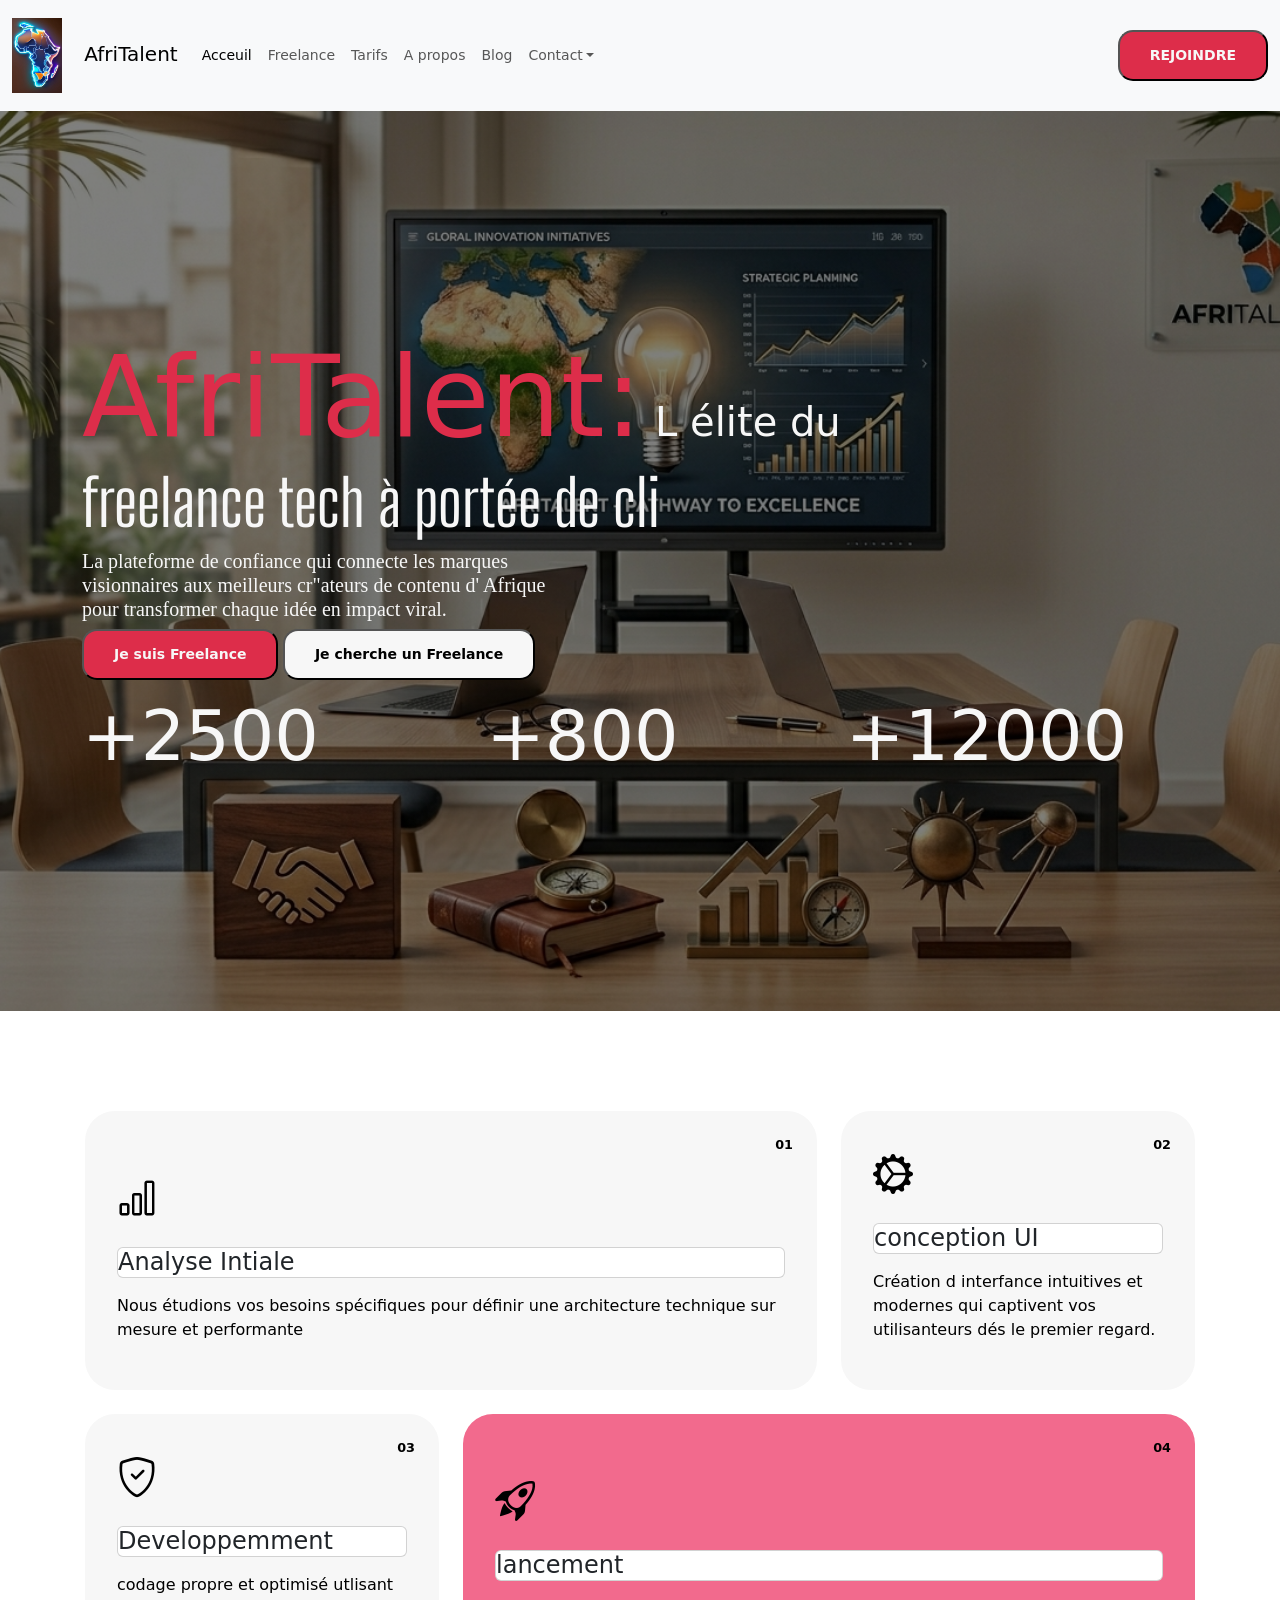
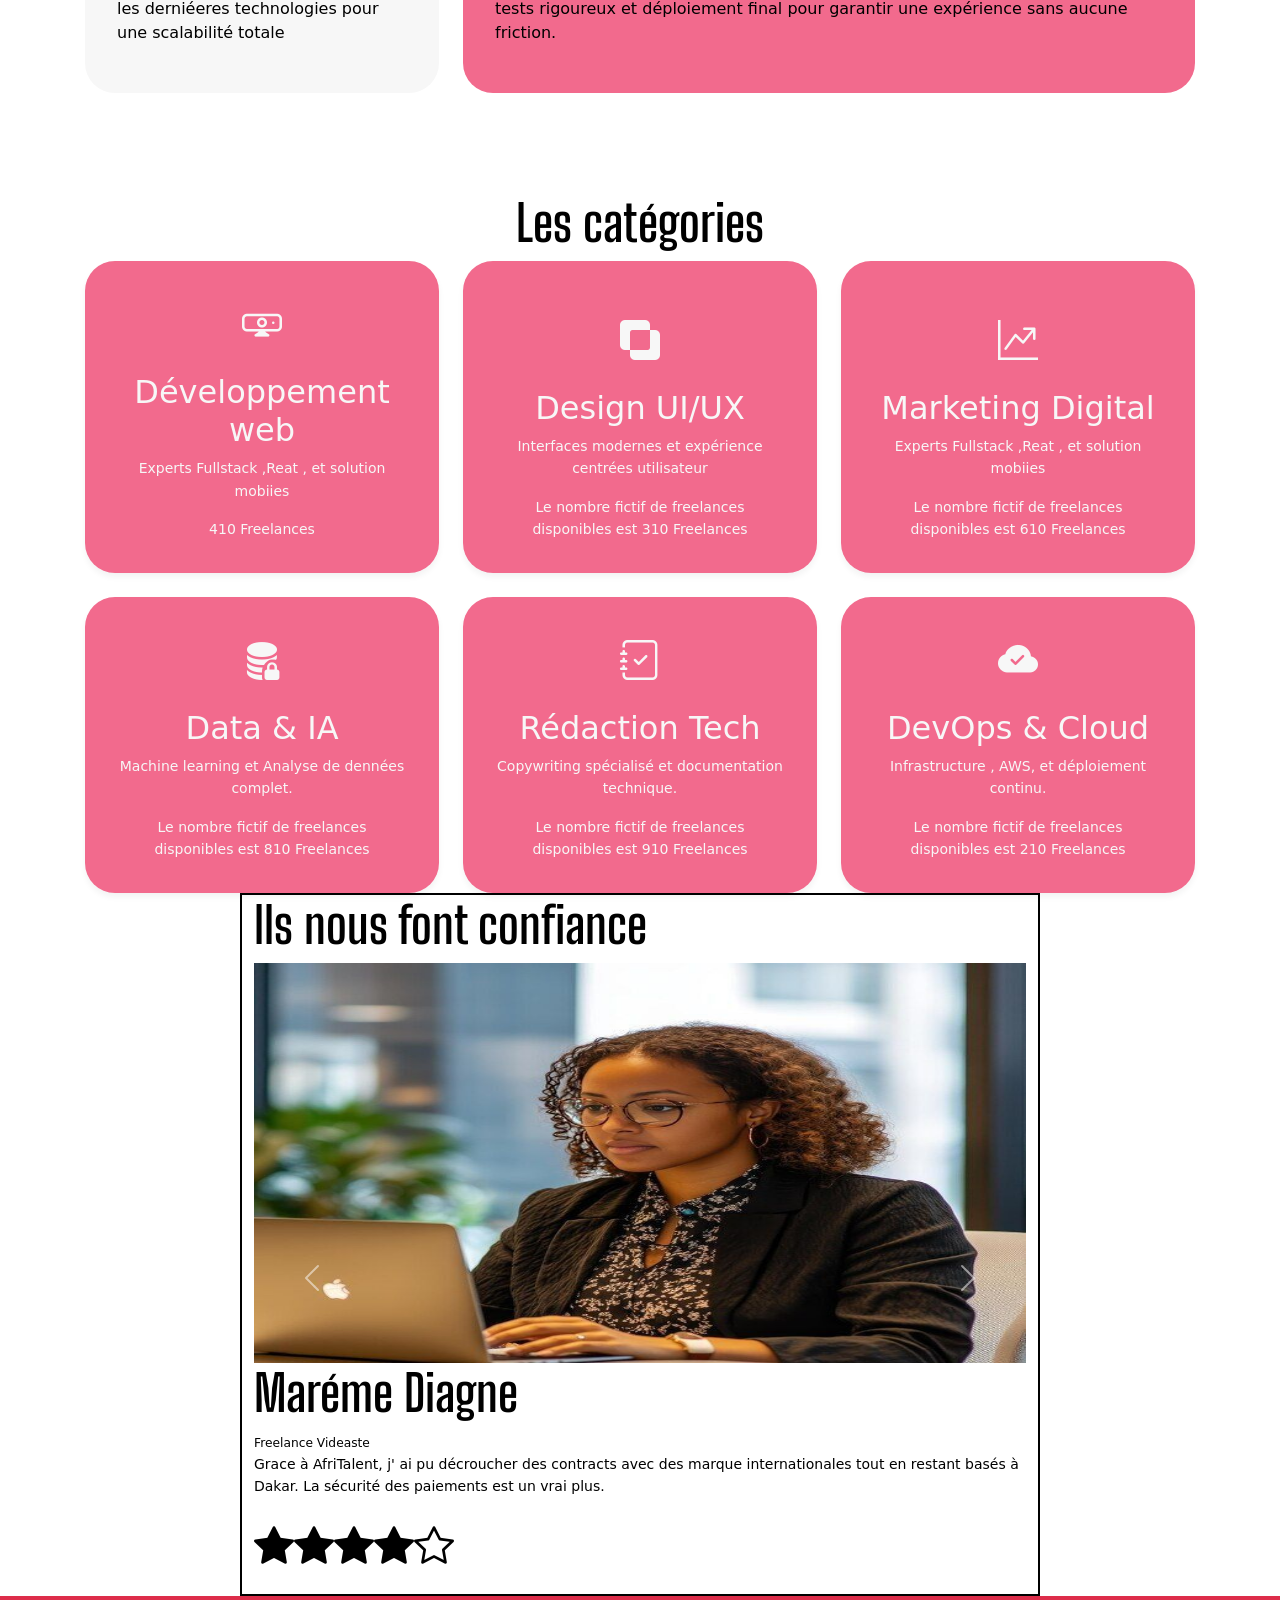
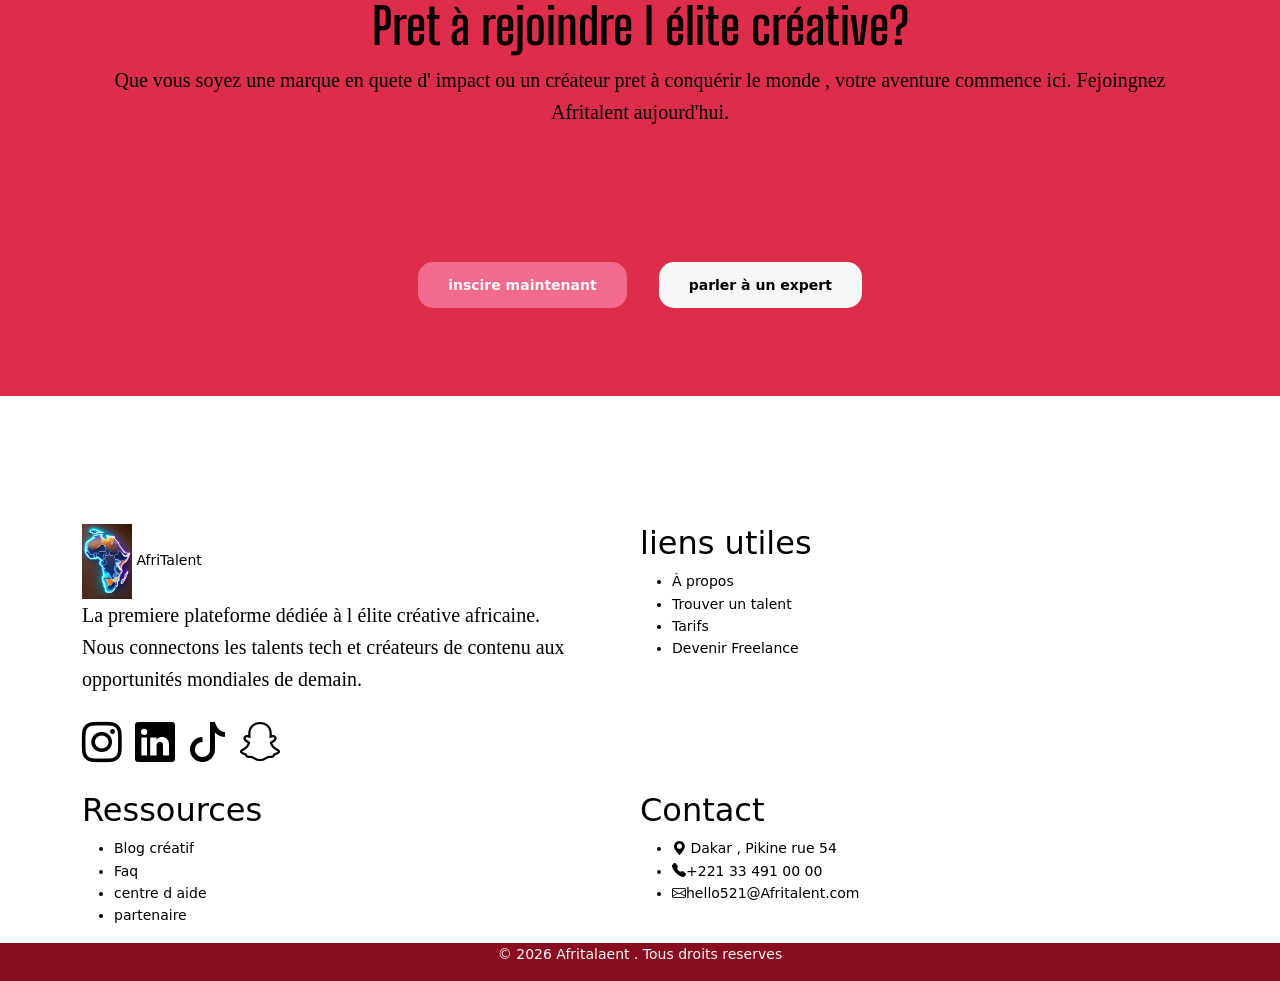
==== commit c2eb7537: "CSS : responsive design mobile et tablette, media queries" ====
--- a/index.html
+++ b/index.html
@@ -39,33 +39,39 @@
     <a href="contact.html" class="nav-link dropdown-toggle">Contact</a>
    </li>
    </ul>
-   <form class="d-flex" role="search">
-        <input class="form-control me-2" type="search" placeholder="Search" aria-label="Search"/>
-        <button class="btn btn-outline-success" type="submit">Search</button>
-      </form>
-
+   
   </div>
       <div class="d-grid gap-2 d-md-flex justify-content-md-end">
-      <button class="CTA-orange" type="button">REJOINDRE</button>
+      <button class="CTA-btn" type="button">REJOINDRE</button>
        </div>
 
      </div>
   </header>  
-    <section class="hero">
-      <div class="container">
-         <div class="">
+    <section class="">
+      <div class="hero">
+         <div class="container">
           <!--colonne de text a gauche-->
           <div class="hero-texte-gauche">
-      <h1 class="hero-h1">
-        <span class="text-orange">AfriTalent:</span> L élite du <span class="gradient-text">freelance tech à portée de cli</span></h1>
-      <h2 class="hero-h2">La plateforme de confiance qui connecte les marques
-         visionnaires aux meilleurs cr"ateurs de contenu 
-         d' Afrique pour transformer chaque idée en impact viral.</h2>
-         <div class="hero-btn-cta">
-          <button class="CTA-orange"> Je suis Freelance </button>
-           <button class="CTA-white" > Je cherche un Freelance</button>
-         </div>
-  </div>
+            <h1 class="hero-h1">
+             <span class="text">AfriTalent:</span> L élite du <span class="gradient-text">freelance tech à portée de cli</span></h1>
+             <h2 class="hero-h2">La plateforme de confiance qui connecte les marques
+              visionnaires aux meilleurs cr"ateurs de contenu 
+              d' Afrique pour transformer chaque idée en impact viral.</h2>
+          <div class="hero-btn-cta">
+          <button class="CTA-btn"> Je suis Freelance </button>
+          <button class="CTA-white" > Je cherche un Freelance</button>
+          </div>
+          <div class="illustration"> 
+            <span>+2500</span>
+            <span>+800</span>
+            <span>+12000</span>
+          </div>
+          
+        </div>
+        </div>
+    
+     
+     </div>
 </section>
 
          <!--comment ca marche  -->
@@ -116,7 +122,7 @@
 </section>
 <!--catégorie de service -->
 <section class="carte-section">
-    <h2 class="police-h2">Les catégories</h2>
+    <h2 class="police-h2 h">Les catégories</h2>
   <div class="bento-grid">
       <div class="catégories ">
     <div class="icon"><i class="bi bi-webcam"></i></div>
@@ -221,40 +227,29 @@
   </button>
 </div>
 </section>
-  <!--appel a l action -->
-  <section>
-    <div class="">
-      <div class="">
-
-      </div>
-    </div>
-  </section>
   <!--action-->
-  <section class="cta">
-      <div class="">
-        <div class="">
+  <section class="action">
           <!--overlay pour la lisibilité-->
-          <div class=""></div>
-          <div class="">
-            <h2 class="titre">Pret à rejoindre l élite créative?</h2>
-            <p>Que vous soyez une marque en quete d' impact ou un créateur pret à conquérir le monde , votre aventure commence ici.
+        <div class="container">
+          <div class="overlay ">
+            <h2 class="police-h2 h">Pret à rejoindre l élite créative?</h2>
+            <p class="overlay1">Que vous soyez une marque en quete d' impact ou un créateur pret à conquérir le monde , votre aventure commence ici.
               Fejoingnez Afritalent aujourd'hui.
             </p>
             <div class="cta">
-              <a href="" class="CTA-orange" type="button">inscire maintenant</a>
-              <a href="" class="" type="button">parler à un expert </a>
+              <a href="contact.html" class="CTA-btn btn1 " type="button">inscire maintenant</a>
+              <a href="" class="CTA-white " type="button">parler à un expert </a>
             </div>
           </div>
         </div>
-    </div>
   </section>
-    <footer class="footer">
-      <div class="container">
-        <div class="row">
+    <footer class=" footer">
+      <div class=" container">
+        <div class=" footer1">
           <!--clonne 1: AfriTalent -->
-          <div class="col-6  ">
+          <div class="col-12 ">
             <a class="navbar-brand" href="#"> <img src="image/logo1.jpg" class="navbar-brand" alt="logo1" width="50px"> AfriTalent</a>
-            <p class="">La premiere plateforme dédiée à l élite créative africaine.  Nous connectons les talents tech et créateurs de contenu aux opportunités mondiales de demain.
+            <p class="hero-h2">La premiere plateforme dédiée à l élite créative africaine.  Nous connectons les talents tech et créateurs de contenu aux opportunités mondiales de demain.
             </p>
             <div class="icon">
               <a href="">  <i class="bi bi-instagram"></i>    </a>
@@ -264,7 +259,7 @@
             </div>
           </div>
             <!--liens utiles-->
-            <div >
+            <div  class="col-12">
               <h2 class="CT-h2">liens utiles</h2>
               <div class="">
               <ul class="">
@@ -276,7 +271,7 @@
               </div>
             </div>
             <!--colonne3 :ressources-->
-            <div>
+            <div class="col-12">
               <h2 class="CT-h2">Ressources</h2>
               <ul>
                 <li class=""><a href="" class="">Blog créatif</a></li>
@@ -287,7 +282,7 @@
               </ul>
             </div>
             <!--colonne : Contact -->
-            <div >
+            <div class="col-12">
               <h2 class="CT-h2" >Contact
 
               </h2>
@@ -305,11 +300,11 @@
                 </ul>      
              </div>
             </div>
-          <hr>
+            </div>
           <div class="centre">
+            <hr>
            <p>&copy; 2026 Afritalaent . Tous droits reserves</p>
           </div>
-        </div>
     </footer>
 </body>
 
--- a/css/style.css
+++ b/css/style.css
@@ -17,13 +17,14 @@
     --cta-padding-start: 12px 30px;
     --cta-border:2px solid #fff;
     --cta-border-raduis:8px;
-    --color:#fff;
+    --color:#f7f7f7;
     --moz-background:#f5e0ef ;
     --gap:1.5rem ;
     --border:1px solid #e2e8f0s ;
     --padding:2rem ;
     --magin-bottom: 1rem ;
     --op:1 ;
+    --font:14px;
 }
 *{
     margin: 0;
@@ -31,11 +32,13 @@
     text-decoration: none;
 }
 body{
-    color: var(--color);
+    color: var(--couleur-cat);
     line-height: 1.6;
-    background: linear-gradient(to bottom ,var(--moz-background),var(--couleur3));
+   
+    font-size: var(--font);
 }
 .hero{
+    color: var(--color);
     display: flex;
     height: 100vh;
     min-height: 600px;
@@ -49,7 +52,8 @@
    
 
     }
-    .text-orange{
+
+    .text{
     color:var(--couleur-cat-back);
     font-size: 7rem;
 }
@@ -68,14 +72,17 @@
     opacity:var(--op);
 }
 /* boutons peronnalisés*/
-.CTA-orange{
+.CTA-btn{
+    color: var(--color);
     background-color: var(--couleur-cat-back);
     padding: var(--cta-padding-start);
     border-radius: 15px;
     font-weight:600 ;
     transition: .3s;
 }
-.CTA-orange:hover{
+.CTA-btn:hover{
+   transform: translateY(-10px) scale(1.02);
+     box-shadow: 0 15px 30px rgba(117, 90, 90, 0.5);
     background-color:#f4eeee ;
     color: var(--couleur-cat);
 }
@@ -91,14 +98,20 @@
     background-color:var(--couleur) ;
     color: var(--color);
 }
+.illustration{
+    display: flex;
+    font-size: 70px;
+    gap: 15%;
+}
 /* grid 2026*/
 .carte-section{
     margin-top: 100px;
+    
 }
 .bento-grid{
     display: grid;
     gap:var(--gap);
-    grid-template-columns: repeat(3, 1fr); /*3 colonnes de base*/
+    grid-template-columns: 1fr; 
     grid-auto-rows: minmax(160px , auto);
     max-width: 1110px;
     margin: 0 auto;
@@ -123,7 +136,6 @@
     .card-large{
         grid-column:span 2;
         grid-row: span 1;
-        background: #f8fafc;
         color: var(--couleur-cat);
 
     }
@@ -181,6 +193,7 @@
     margin: 0 auto;
 }
 .catégories{
+    color: var(--color);
      background:var(--couleur);
         border: var(--border);
         border-radius: 30px;
@@ -193,6 +206,11 @@
         text-align: center;
         box-shadow: 0 4px 6px rgba(0,0,0,0.05);
 }
+.h{
+    display: flex;
+    align-items: center;
+    justify-content: center;
+}
 .catégories:hover{
      transform: translateY(-10px) scale(1.02);
      box-shadow: 0 15px 30px rgba(0,0,0,0.5);
@@ -207,5 +225,147 @@
      max-height: 800px;
     max-width: 800px;
 }
- 
-
+.text-or{
+    color:var(--couleur-cat-back);
+    font-size: 7rem;
+}
+
+    .po{
+        display: grid;
+        grid-template-columns: 1fr ;
+        gap: 30px;
+        justify-content: center;
+
+    }
+
+   
+@media screen and (min-width:768px) and (max-width:1200px)  {
+    .po{
+       
+        grid-template-columns: repeat(2 ,1fr);
+    }
+    .bento-grid{
+         grid-template-columns: repeat(2 ,1fr);
+    }
+   
+}
+@media screen and (min-width:1200px)  {
+    .po{
+        
+        grid-template-columns: repeat(3 ,1fr);
+    
+    }
+     .bento-grid{
+         grid-template-columns: repeat(3 ,1fr);
+    }
+   
+}
+
+.his{
+    display: grid;
+    align-items:flex-start;
+    grid-template-columns:  40rem 40rem;
+}
+.img{
+    width: 30rem;;
+}
+.his1{
+    background: #000000;
+    font-size: var(--gap);
+}
+.historique{
+       display: grid;
+        grid-template-columns: 1fr ;
+        gap: 30px;
+        justify-content: center;
+    border-radius: 1px solid var(--couleur-cat);
+}
+.rew-3{
+      display: grid;
+    gap:var(--gap);
+    grid-template-columns: repeat(3, 1fr); /*3 colonnes de base*/
+    grid-auto-rows: minmax(160px , auto);
+    max-width: 1110px;
+    margin: 0 auto;
+}
+
+    
+.rem{
+    text-align: center;
+}
+.form{
+    display: flex;
+    margin-top: 5%;
+    justify-content: center;
+    
+
+}
+.CTA-btn1{
+    display: flex;
+    justify-content: center;
+    align-items: center;
+  
+     background-color: var(--couleur-cat-back);
+    padding: var(--cta-padding-start);
+    border-radius: 15px;
+    font-weight:600 ;
+    transition: .3s;
+}
+.action{
+    background-color: var(--couleur-cat-back);
+   height: 400px;
+   z-index: 1;
+}
+a{
+    text-decoration: none;
+    color: var(--couleur-cat);
+}
+
+.cta{
+    margin-top: 12%;
+    display: flex;
+    text-align: center;
+    justify-content: center;
+    gap: var(--padding);
+}
+.overlay1{
+    text-align: center;
+     font-family: var(--font-family-h2);
+    font-size: var(--font-size-h2);
+    opacity:var(--op);
+   
+}
+.btn1{
+    background-color: var(--couleur);
+}
+.btn1:hover {
+     transform: translateY(-10px) scale(1.02);
+     box-shadow: 0 15px 30px rgba(0,0,0,0.5);
+     border-color: var(--couleur-cat);
+}
+.CTA-white:hover{
+     transform: translateY(-10px) scale(1.02);
+     box-shadow: 0 15px 30px rgba(0,0,0,0.5);
+     border-color: var(--couleur-cat);
+}
+.footer{
+    margin-top: 10%;
+    
+}
+.footer1{
+    display: grid;
+grid-template-columns: repeat(2, 1fr);
+}
+.centre {
+    color: var(--color);
+    display: flex;
+    text-align: center;
+    justify-content: center;
+    background-color: var(--couleur3);
+}
+.li{
+    display: flex;
+    align-items: center;
+    justify-content: center;
+   
+}
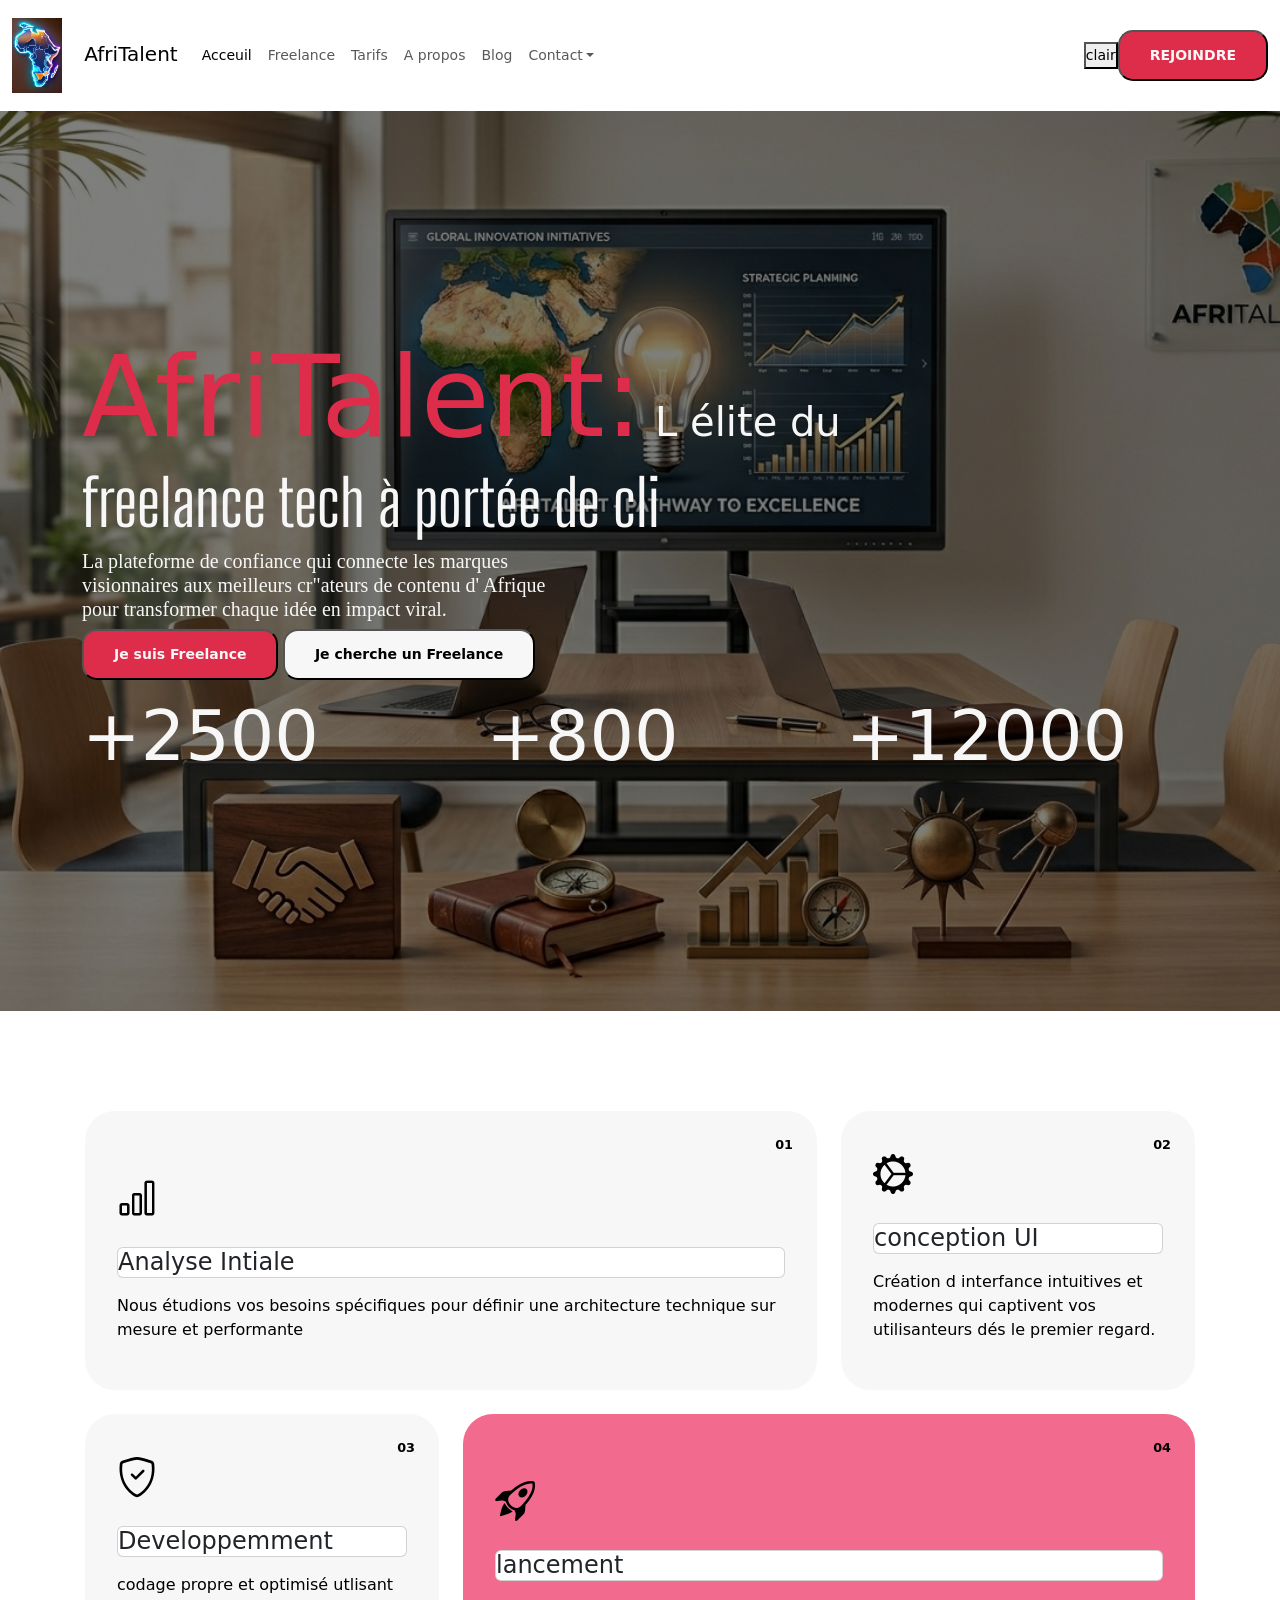
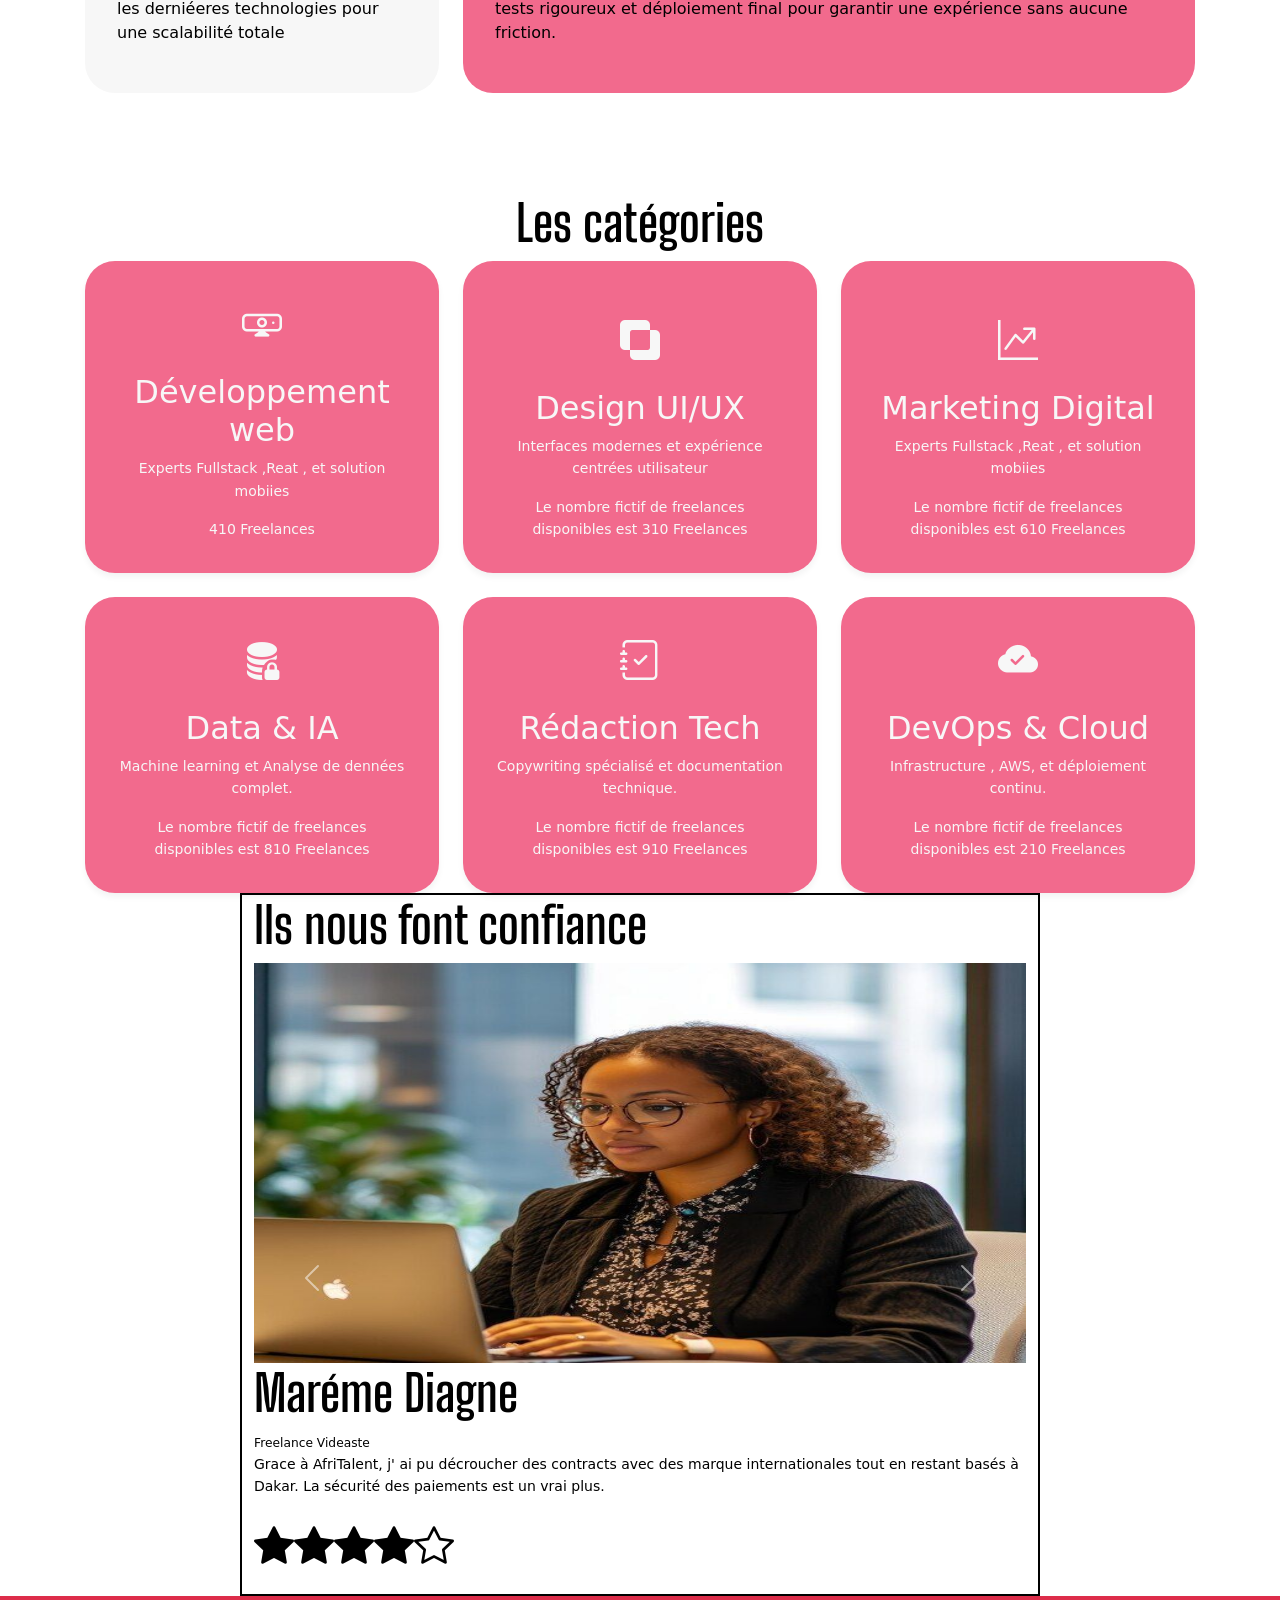
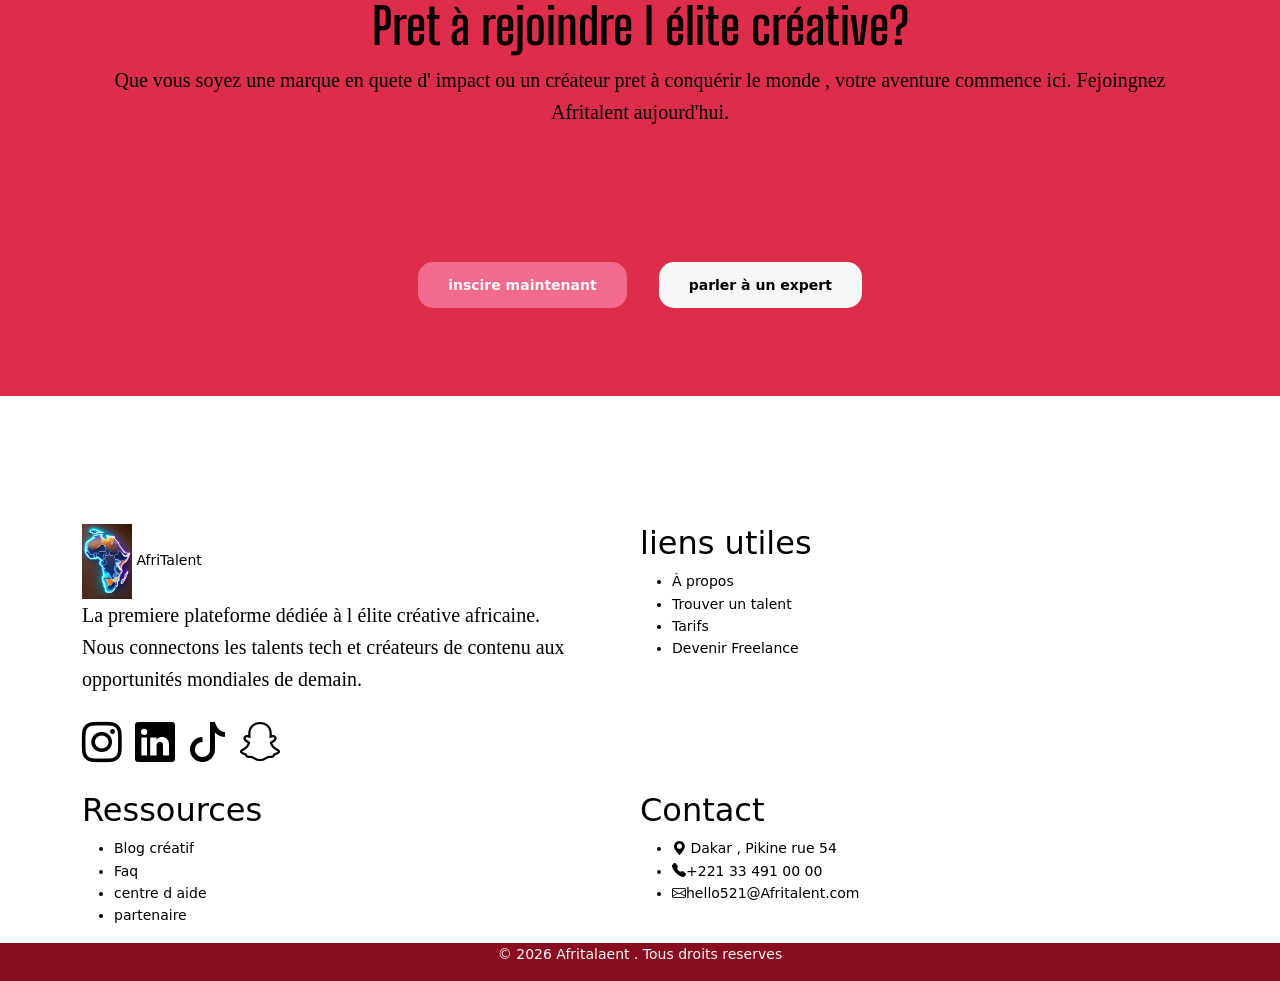
==== commit 6230dca7: "gfygygy" ====
--- a/index.html
+++ b/index.html
@@ -10,7 +10,7 @@
 </head>
 <body>
 
-    <header  class="navbar navbar-expand-lg bg-body-tertiary">
+    <header  class="navbar navbar-expand-lg " >
          <div class="container-fluid">
             <a class="navbar-brand" href="#"> <img src="image/logo1.jpg" class="navbar-brand" alt="logo1" width="50px"> AfriTalent</a>
     <button class="navbar-toggler" type="button" data-bs-toggle="collapse" data-bs-target="#navbarNavDropdown" aria-controls="navbarNavDropdown" aria-expanded="false" aria-label="Toggle navigation">
@@ -40,11 +40,14 @@
    </li>
    </ul>
    
-  </div>
-      <div class="d-grid gap-2 d-md-flex justify-content-md-end">
+  </div> 
+   
+        <div id="toggleBtn">
+         <button id="btn">clair</button>
+        </div>
+      <div class="d-grid gap-2 d-md-flex justify-content-md-end " >
       <button class="CTA-btn" type="button">REJOINDRE</button>
        </div>
-
      </div>
   </header>  
     <section class="">
@@ -306,6 +309,6 @@
            <p>&copy; 2026 Afritalaent . Tous droits reserves</p>
           </div>
     </footer>
+    <script src="js/main.js" ></script>
 </body>
-
 </html>
--- a/css/style.css
+++ b/css/style.css
@@ -4,7 +4,7 @@
 @import url("https://cdn.jsdelivr.net/npm/bootstrap-icons@1.13.1/font/bootstrap-icons.min.css");
 
  :root{
-     --couleur4:#;
+    
     --couleur3:#880d1e;
     --couleur2:#cbeef3;
     --couleur:#f26a8d;
@@ -34,7 +34,6 @@
 body{
     color: var(--couleur-cat);
     line-height: 1.6;
-   
     font-size: var(--font);
 }
 .hero{
@@ -368,4 +367,14 @@
     align-items: center;
     justify-content: center;
    
-}+}
+
+/* effet sombre */
+.dark-mode-acceuil{
+    background: linear-gradient(to bottom , var(--moz-background),var(--couleur3));
+    color: var(--color);
+    line-height: 1.6;
+    font-size: var(--font);
+       
+}
+
